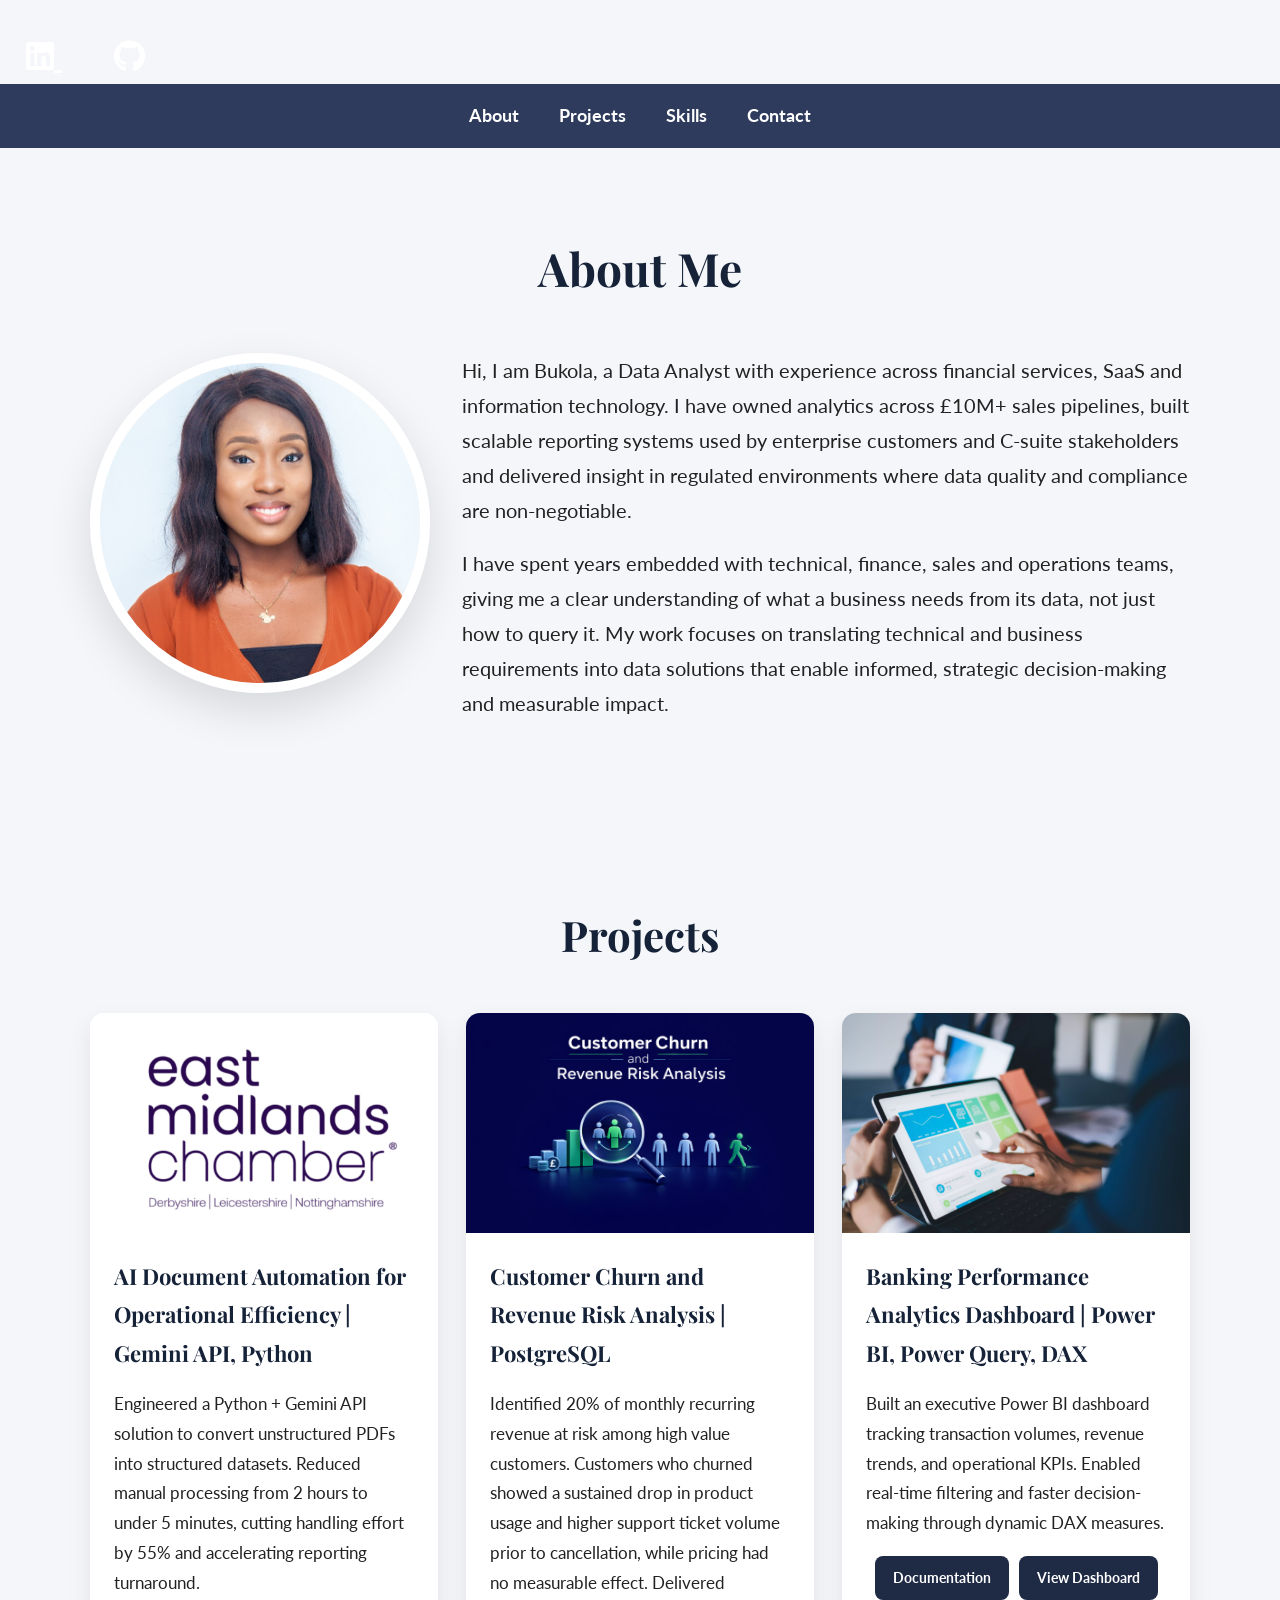
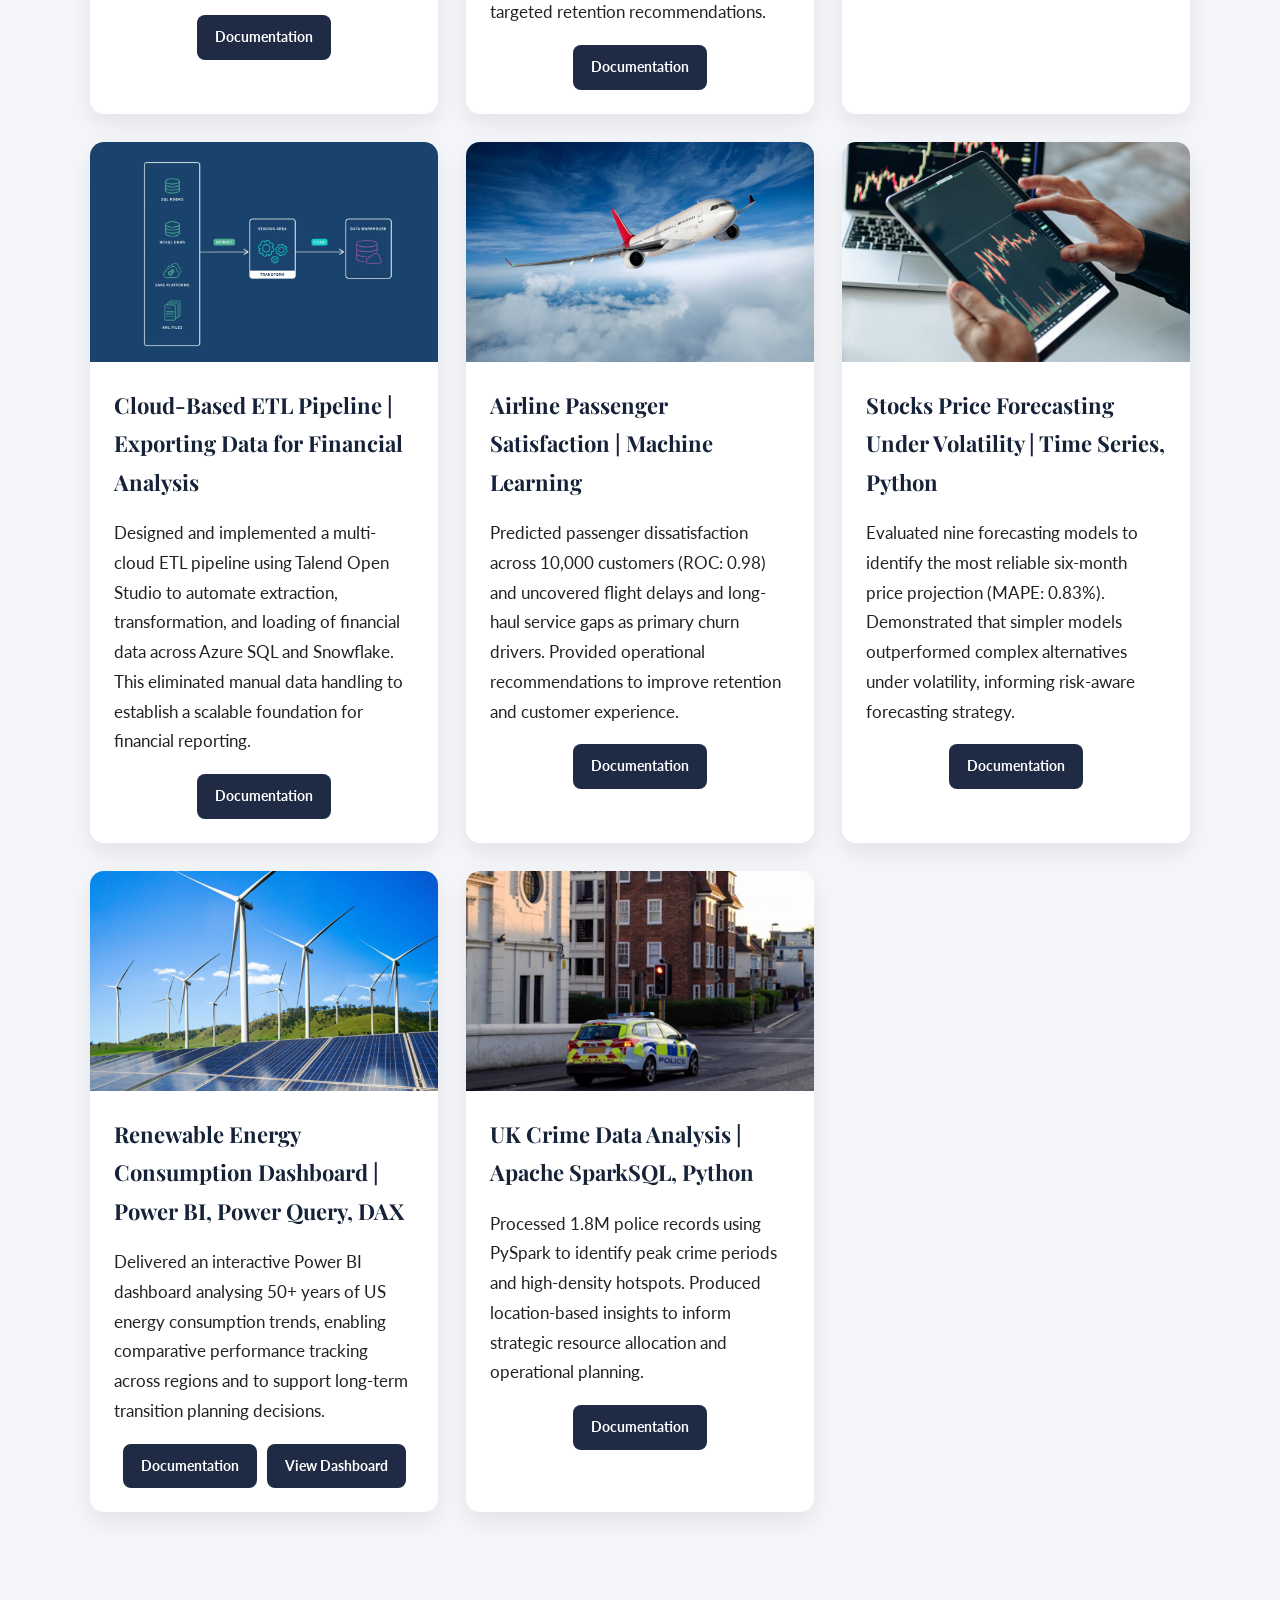
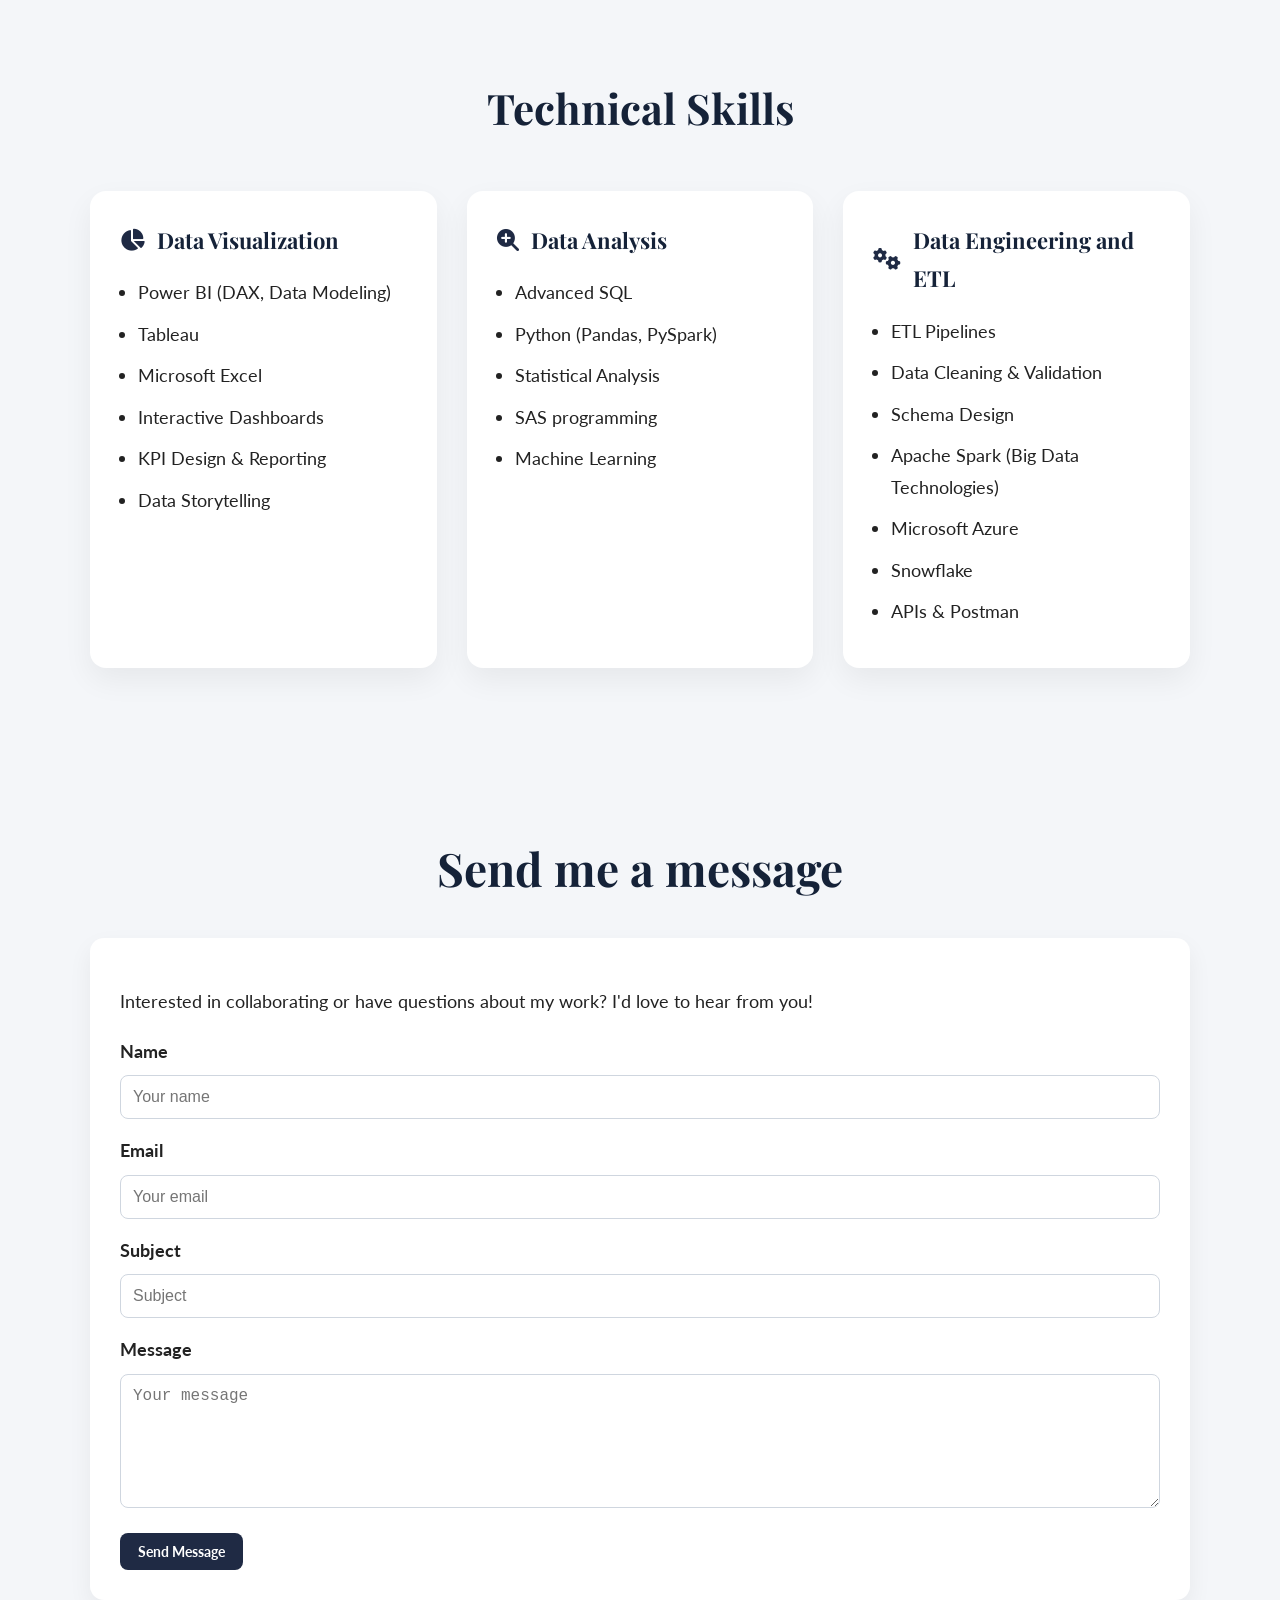
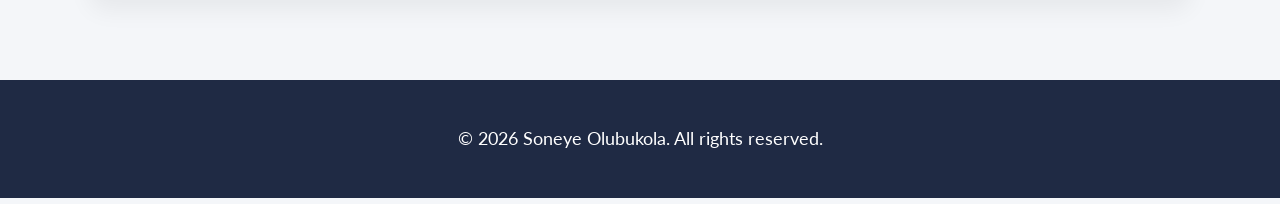
==== index.html @ cb5b178b "Update index.html" ====
<!DOCTYPE html>
<html lang="en">
<head>
    <meta charset="UTF-8">
    <meta name="viewport" content="width=device-width, initial-scale=1.0">
    
    <title>Bukola Soneye | Data Analysis Portfolio</title>
      
    <link rel="apple-touch-icon" sizes="180x180" href="/apple-touch-icon.png">
    <link rel="icon" type="image/png" sizes="32x32" href="/favicon-32x32.png">
    <link rel="icon" type="image/png" sizes="16x16" href="/favicon-16x16.png">
    <link rel="manifest" href="/site.webmanifest">

    <!-- Google Fonts for Elegant Typography -->
    <link rel="preconnect" href="https://fonts.googleapis.com">
    <link rel="preconnect" href="https://fonts.gstatic.com" crossorigin>
    <link href="https://fonts.googleapis.com/css2?family=Lato:wght@300;400;700&family=Playfair+Display:wght@500;700&display=swap" rel="stylesheet">
    
    <!-- Font Awesome for Icons -->
    <link rel="stylesheet" href="https://cdnjs.cloudflare.com/ajax/libs/font-awesome/6.4.2/css/all.min.css">
    
    <!-- Your Stylesheet -->
    <link rel="stylesheet" href="assets/css/style.css">
</head>
<body>

<!-- HEADER SECTION -->
<div class="social-links">
    <a href="https://www.linkedin.com/in/bukola-soneye/" target="_blank" title="LinkedIn">
        <i class="fab fa-linkedin"></i>
    </a>
    <a href="https://github.com/OlubukolaSoneye" target="_blank" title="GitHub"> 
        <i class="fab fa-github"></i>
    </a>
</div>

<!-- NAVIGATION -->
<nav>
    <div class="container">
        <ul>
            <li><a href="#about">About</a></li>
            <li><a href="#projects">Projects</a></li>
            <li><a href="#skills">Skills</a></li>
            <li><a href="#contact">Contact</a></li>
        </ul>
    </div>
</nav>

<!-- ABOUT SECTION -->
<section id="about" class="section">
    <div class="container">
        <h2>About Me</h2>
        <div class="about-content">
            <img src="assets/images/d591c066-d384-431a-b3fe-d452d467dd88.JPG" alt="Bukola Soneye" class="profile-photo">
            <div class="about-text">
                <p>Hi, I am Bukola, a Data Analyst with experience across financial services, SaaS and information technology. I have owned analytics across £10M+ sales pipelines, built scalable reporting systems used by enterprise customers and C-suite stakeholders and delivered insight in regulated environments where data quality and compliance are non-negotiable.</p>

                <p>I have spent years embedded with technical, finance, sales and operations teams, giving me a clear understanding of what a business needs from its data, not just how to query it. My work focuses on translating technical and business requirements into data solutions that enable informed, strategic decision-making and measurable impact.</p>
            </div>
        </div>
    </div>
</section>

<!-- PROJECTS SECTION -->
<section id="projects" class="section">
  <div class="container">
    <h2>Projects</h2>

    <div class="projects-grid">

      <!-- Card 1: AI Document Automation -->
      <div class="project-card">
        <img src="assets/images/Screenshot 2026-02-21 at 18.05.50.png" alt="AI PDF Extraction Project">
        <div class="project-card-content">
          <h3>AI Document Automation for Operational Efficiency | Gemini API, Python</h3>
          <p>Engineered a Python + Gemini API solution to convert unstructured PDFs into structured datasets. Reduced manual processing from 2 hours to under 5 minutes, cutting handling effort by 55% and accelerating reporting turnaround.</p>
          <div class="project-buttons">
            <a href="https://github.com/OlubukolaSoneye/East-Midlands-Chamber-AI-Powered-PDF-reader-Automation-Project-" class="btn">Documentation</a>
          </div>
        </div>
      </div>

      <!-- Card 2: Customer Churn and Revenue Risk Analysis -->
      <div class="project-card">
        <img src="assets/images/Customer Churn and Revenue Risk Analysis.png" alt="Customer Churn and Revenue Risk Analysis">
        <div class="project-card-content">
          <h3>Customer Churn and Revenue Risk Analysis | PostgreSQL</h3>
          <p>Identified 20% of monthly recurring revenue at risk among high value customers. Customers who churned showed a sustained drop in product usage and higher support ticket volume prior to cancellation, while pricing had no measurable effect. Delivered targeted retention recommendations.</p>
          <div class="project-buttons">
            <a href="https://github.com/OlubukolaSoneye/Revenue-Risk-and-Churn-Analysis-in-a-Subscription-Platform-PostgreSQL/blob/main/README.md" class="btn">Documentation</a>
          </div>
        </div>
      </div>

      <!-- Card 3: Banking Dashboard -->
      <div class="project-card">
        <img src="assets/images/Screenshot 2026-02-23 at 23.34.09.png" alt="Bank Performance Dashboard">
        <div class="project-card-content">
          <h3>Banking Performance Analytics Dashboard | Power BI, Power Query, DAX</h3>
          <p>Built an executive Power BI dashboard tracking transaction volumes, revenue trends, and operational KPIs. Enabled real-time filtering and faster decision-making through dynamic DAX measures.</p>
          <div class="project-buttons">
            <a href="https://github.com/OlubukolaSoneye/Bank-Performance-and-Operational-Analytics" class="btn">Documentation</a>
            <a href="https://app.powerbi.com/groups/me/reports/2e0b58a6-e735-4c45-92f4-31a6c571e1d5/d74678b5934723b76859?experience=power-bi" class="btn btn-secondary">View Dashboard</a>
          </div>
        </div>
      </div>

      <!-- Card 4: ETL Pipeline -->
      <div class="project-card">
        <img src="assets/images/Screenshot 2026-02-24 at 21.32.40.png" alt="Multi-Cloud ETL Pipeline">
        <div class="project-card-content">
          <h3>Cloud-Based ETL Pipeline | Exporting Data for Financial Analysis</h3>
          <p>Designed and implemented a multi-cloud ETL pipeline using Talend Open Studio to automate extraction, transformation, and loading of financial data across Azure SQL and Snowflake. This eliminated manual data handling to establish a scalable foundation for financial reporting.</p>
          <div class="project-buttons">
            <a href="https://github.com/OlubukolaSoneye/Designing-a-Hybrid-Cloud-ETL-Architecture-with-Talend-Azure-SQL-and-Snowflake/blob/main/README.md" class="btn">Documentation</a>
          </div>
        </div>
      </div>

      <!-- Card 5: Airline ML -->
      <div class="project-card">
        <img src="assets/images/Screenshot 2026-02-25 at 21.06.18.png" alt="Airline Passenger Satisfaction ML">
        <div class="project-card-content">
          <h3>Airline Passenger Satisfaction | Machine Learning</h3>
          <p>Predicted passenger dissatisfaction across 10,000 customers (ROC: 0.98) and uncovered flight delays and long-haul service gaps as primary churn drivers. Provided operational recommendations to improve retention and customer experience.</p>
          <div class="project-buttons">
            <a href="https://github.com/OlubukolaSoneye/Airline-Passenger-Satisfaction-Using-Machine-Learning" class="btn">Documentation</a>
          </div>
        </div>
      </div>

      <!-- Card 6: Stock Forecasting -->
      <div class="project-card">
        <img src="assets/images/Screenshot 2026-02-24 at 01.02.32.png" alt="NVIDIA Stock Price Forecasting">
        <div class="project-card-content">
          <h3>Stocks Price Forecasting Under Volatility | Time Series, Python</h3>
          <p>Evaluated nine forecasting models to identify the most reliable six-month price projection (MAPE: 0.83%). Demonstrated that simpler models outperformed complex alternatives under volatility, informing risk-aware forecasting strategy.</p>
          <div class="project-buttons">
            <a href="https://github.com/OlubukolaSoneye/-NVIDIA-Stock-Price-Forecasting-ARIMA-Time-Series-Analysis-Python-" class="btn">Documentation</a>
          </div>
        </div>
      </div>

      <!-- Card 7: Renewable Energy -->
      <div class="project-card">
        <img src="assets/images/Screenshot 2026-02-21 at 18.12.53.png" alt="Renewable Energy Consumption Dashboard">
        <div class="project-card-content">
          <h3>Renewable Energy Consumption Dashboard | Power BI, Power Query, DAX</h3>
          <p>Delivered an interactive Power BI dashboard analysing 50+ years of US energy consumption trends, enabling comparative performance tracking across regions and to support long-term transition planning decisions.</p>
          <div class="project-buttons">
            <a href="https://github.com/OlubukolaSoneye/Renewable-Energy-Consumption-Trends" class="btn">Documentation</a>
            <a href="https://app.powerbi.com/groups/me/reports/e6e6151f-b33c-42bd-b886-d4f8dc4122af/dbe1b43f1b5a9fa3b247?experience=power-bi" class="btn btn-secondary">View Dashboard</a>
          </div>
        </div>
      </div>

      <!-- Card 8: UK Crime -->
      <div class="project-card">
        <img src="assets/images/Screenshot 2026-02-21 at 18.04.36.png" alt="UK Crime Data Analysis">
        <div class="project-card-content">
          <h3>UK Crime Data Analysis | Apache SparkSQL, Python</h3>
          <p>Processed 1.8M police records using PySpark to identify peak crime periods and high-density hotspots. Produced location-based insights to inform strategic resource allocation and operational planning.</p>
          <div class="project-buttons">
            <a href="https://github.com/OlubukolaSoneye/United-Kingdom-Crime-Data-Analysis-using-Apache-Spark" class="btn">Documentation</a>
          </div>
        </div>
      </div>

    </div>
  </div>
</section>
    
<!-- SKILLS SECTION -->
<section id="skills" class="section">
    <div class="container">
        <h2>Technical Skills</h2>
        <div class="skills-table">
            
            <!-- Data Visualization -->
            <div class="skill-column">
                <div class="skill-header">
                    <i class="fas fa-chart-pie"></i>
                    <h3>Data Visualization</h3>
                </div>
                <ul class="skill-list">
                    <li>Power BI (DAX, Data Modeling)</li>
                    <li>Tableau</li>
                    <li>Microsoft Excel</li>
                    <li>Interactive Dashboards</li>
                    <li>KPI Design & Reporting</li>
                    <li>Data Storytelling</li>
                </ul>
            </div>

            <!-- Data Analysis -->
            <div class="skill-column">
                <div class="skill-header">
                    <i class="fas fa-search-plus"></i>
                    <h3>Data Analysis</h3>
                </div>
                <ul class="skill-list">
                    <li>Advanced SQL</li>
                    <li>Python (Pandas, PySpark)</li>
                    <li>Statistical Analysis</li>
                    <li>SAS programming</li>
                    <li>Machine Learning</li>
                </ul>
            </div>

            <!-- Data Engineering and ETL -->
            <div class="skill-column">
                <div class="skill-header">
                    <i class="fas fa-cogs"></i>
                    <h3>Data Engineering and ETL</h3>
                </div>
                <ul class="skill-list">
                    <li>ETL Pipelines</li>
                    <li>Data Cleaning & Validation</li>
                    <li>Schema Design</li>
                    <li>Apache Spark (Big Data Technologies)</li>
                    <li>Microsoft Azure</li>
                    <li>Snowflake</li>
                    <li>APIs & Postman</li>
                </ul>
            </div>

        </div>
    </div>
</section>

<!-- CONTACT FORM SECTION -->
<section id="contact" class="section">
    <div class="container">
        <h2>Send me a message</h2>
        
        <form action="https://formsubmit.co/soneye.bukola@gmail.com" method="POST" class="contact-form">
            <p>Interested in collaborating or have questions about my work? I'd love to hear from you!</p>

            <div class="form-group">
                <label for="name">Name</label>
                <input type="text" name="name" id="name" placeholder="Your name" required>
            </div>
            <div class="form-group">
                <label for="email">Email</label>
                <input type="email" name="email" id="email" placeholder="Your email" required>
            </div>
            <div class="form-group">
                <label for="subject">Subject</label>
                <input type="text" name="subject" id="subject" placeholder="Subject" required>
            </div>
            <div class="form-group">
                <label for="message">Message</label>
                <textarea name="message" id="message" rows="6" placeholder="Your message" required></textarea>
            </div>
            
            <button type="submit" class="btn">Send Message</button>
        </form>
    </div>
</section>

<!-- FOOTER -->
<footer>
    <div class="container">
        <p>&copy; 2026 Soneye Olubukola. All rights reserved.</p>
    </div>
</footer>

</body>
</html>
---- assets/css/style.css ----
/* ===== RESET / BASE ===== */
* { box-sizing: border-box; }

body {
  margin: 0;
  font-family: 'Lato', sans-serif;
  background-color: #f4f6f9;
  color: #222;
  line-height: 1.75;
  font-size: 18px;              /* bigger text */
}

h1, h2, h3 {
  font-family: 'Playfair Display', serif;
  margin: 0 0 12px;
  color: #152238;
}

.container {
  width: min(1100px, 92%);
  margin: 0 auto;
}

.section {
  padding: 80px 0;
}

/* ===== HEADER ===== */
header {
  background: linear-gradient(135deg, #1f2a44, #2e3b5c);
  color: white;
  text-align: center;
  padding: 90px 20px;
}

header h1 {
  font-size: 66px;              /* bigger */
  letter-spacing: 0.2px;
  margin-bottom: 10px;
  color: white;
}

header p {
  font-size: 28px;              /* bigger */
  margin: 0;
  opacity: 0.95;
}

.social-links {
  margin-top: 28px;
}

.social-links a {
  color: white;
  margin: 0 26px;
  font-size: 32px;
  transition: opacity 0.2s ease, transform 0.2s ease;
}

.social-links a:hover {
  opacity: 0.75;
  transform: scale(1.1);
}

/* ===== NAV ===== */
nav {
  background-color: #2e3b5c;
}

nav ul {
  list-style: none;
  margin: 0;
  padding: 16px 0;
  display: flex;
  justify-content: center;
  gap: 40px;
}

nav a {
  color: white;
  text-decoration: none;
  font-weight: 700;
  font-size: 18px;              /* bigger */
}

nav a:hover {
  text-decoration: underline;
}

/* ===== ABOUT ===== */
/* This uses YOUR exact HTML: <div class="about-content"><img class="profile-photo"> <div class="about-text">... */
#about h2 {
  font-size: 46px;              /* bigger heading */
  text-align: center;
  margin-bottom: 45px;
}

.about-content {
    display: flex;
    align-items: flex-start;
    gap: 2rem;
}

/* IMPORTANT: circle + no head cut */
.profile-photo {
  width: 340px;
  height: 340px;
  border-radius: 50%;
  object-fit: cover;

  /* Move crop DOWN so head stays visible (tweak if needed) */
  object-position: 50% 18%;

  border: 10px solid #fff;
  box-shadow: 0 18px 45px rgba(0,0,0,0.12);
  flex: 0 0 auto;
}

.about-text {
  flex: 1;
}

.about-text p {
  font-size: 20px;              /* bigger paragraphs */
  margin: 0 0 18px;
}

/* ================= PROJECTS ================= */

#projects h2 {
  text-align: center;
  font-size: 42px;
  margin-bottom: 40px;
}

.projects-grid {
  display: grid;
  grid-template-columns: repeat(3, 1fr);
  gap: 28px;
  justify-items: center;
}

.project-card {
  background: #fff;
  border-radius: 14px;
  overflow: hidden;
  box-shadow: 0 10px 25px rgba(0,0,0,0.08);
  transition: transform 0.25s ease;
}

.project-card:hover {
  transform: translateY(-6px);
}

.project-card img {
  width: 100%;
  height: 220px;
  object-fit: cover;
  display: block;
}

.project-card-content {
  padding: 24px;
}

.project-card-content h3 {
  font-size: 22px;
  margin-bottom: 12px;
}

.project-card-content p {
  font-size: 17px;
  margin-bottom: 18px;
}

.project-buttons {
  display: flex;
  gap: 10px;
}

@media (max-width: 768px) {
  .projects-grid {
    grid-template-columns: 1fr;
  }

  .project-card-content h3 {
    font-size: 18px;
  }

  .project-card-content p {
    font-size: 15px;
  }

  .project-buttons a {
    text-align: center;
  }
}

/* ================= SKILLS SECTION ================= */

#skills h2 {
  text-align: center;
  font-size: 42px;
  margin-bottom: 45px;
}

/* Grid layout */
.skills-table {
  display: grid;
  grid-template-columns: repeat(auto-fit, minmax(300px, 1fr));
  gap: 30px;
}

/* Individual skill card */
.skill-column {
  background: #ffffff;
  padding: 30px;
  border-radius: 16px;
  box-shadow: 0 12px 30px rgba(0,0,0,0.06);
  transition: transform 0.2s ease;
}

.skill-column:hover {
  transform: translateY(-5px);
}

/* Icon + title */
.skill-header {
  display: flex;
  align-items: center;
  gap: 12px;
  margin-bottom: 18px;
}

.skill-header i {
  font-size: 22px;
  color: #1f2a44;
}

.skill-column h3 {
  font-size: 22px;
  margin: 0;
}

/* Skill list */
.skill-list {
  padding-left: 18px;
  margin: 0;
}

.skill-list li {
  margin: 10px 0;
  font-size: 18px;
}

/* ===== CONTACT ===== */
#contact h2 {
  font-size: 46px;
  text-align: center;
  margin-bottom: 30px;
}

.contact-form {
  background: white;
  padding: 30px;
  border-radius: 14px;
  box-shadow: 0 10px 24px rgba(0,0,0,0.06);
}

.contact-form p {
  font-size: 18px;
}

.form-group {
  margin-bottom: 16px;
}

label {
  display: block;
  font-weight: 700;
  margin-bottom: 8px;
}

input, textarea {
  width: 100%;
  padding: 12px;
  border-radius: 8px;
  border: 1px solid #cfd6df;
  font-size: 16px;
}

/* ===== FOOTER ===== */
footer {
  background-color: #1f2a44;
  color: white;
  text-align: center;
  padding: 25px;
}

/* ===== MOBILE ===== */
@media (max-width: 900px) {
  header h1 { font-size: 42px; }
  header p { font-size: 18px; }

  #about h2, #projects h2, #skills h2, #contact h2 {
    font-size: 36px;
  }

  .about-content {
    flex-direction: column;
    text-align: center;
  }

  .profile-photo {
    width: 300px;
    height: 300px;
    object-position: 50% 15%;
  }

  .about-text p {
    font-size: 18px;
  }
}

/* ===== BUTTONS ===== */
.btn {
  display: inline-flex;
  align-items: center;
  justify-content: center;
  padding: 10px 18px;
  background-color: #1f2a44;
  color: #ffffff;
  text-decoration: none;
  border-radius: 8px;
  font-size: 14px;
  font-weight: 700;
  font-family: 'Lato', sans-serif;
  transition: background-color 0.2s ease, transform 0.2s ease;
  border: none;
  cursor: pointer;
  white-space: nowrap;
}

.btn:hover {
  background-color: #2e3b5c;
  transform: translateY(-2px);
}

.btn-secondary {
  background-color: #1f2a44;
  color: #ffffff;
  border: none;
}

.btn-secondary:hover {
  background-color: #2e3b5c;
}

.project-buttons {
  display: flex;
  flex-direction: row !important;
  gap: 10px;
  align-items: center;
  justify-content: center;
  flex-wrap: nowrap;
}
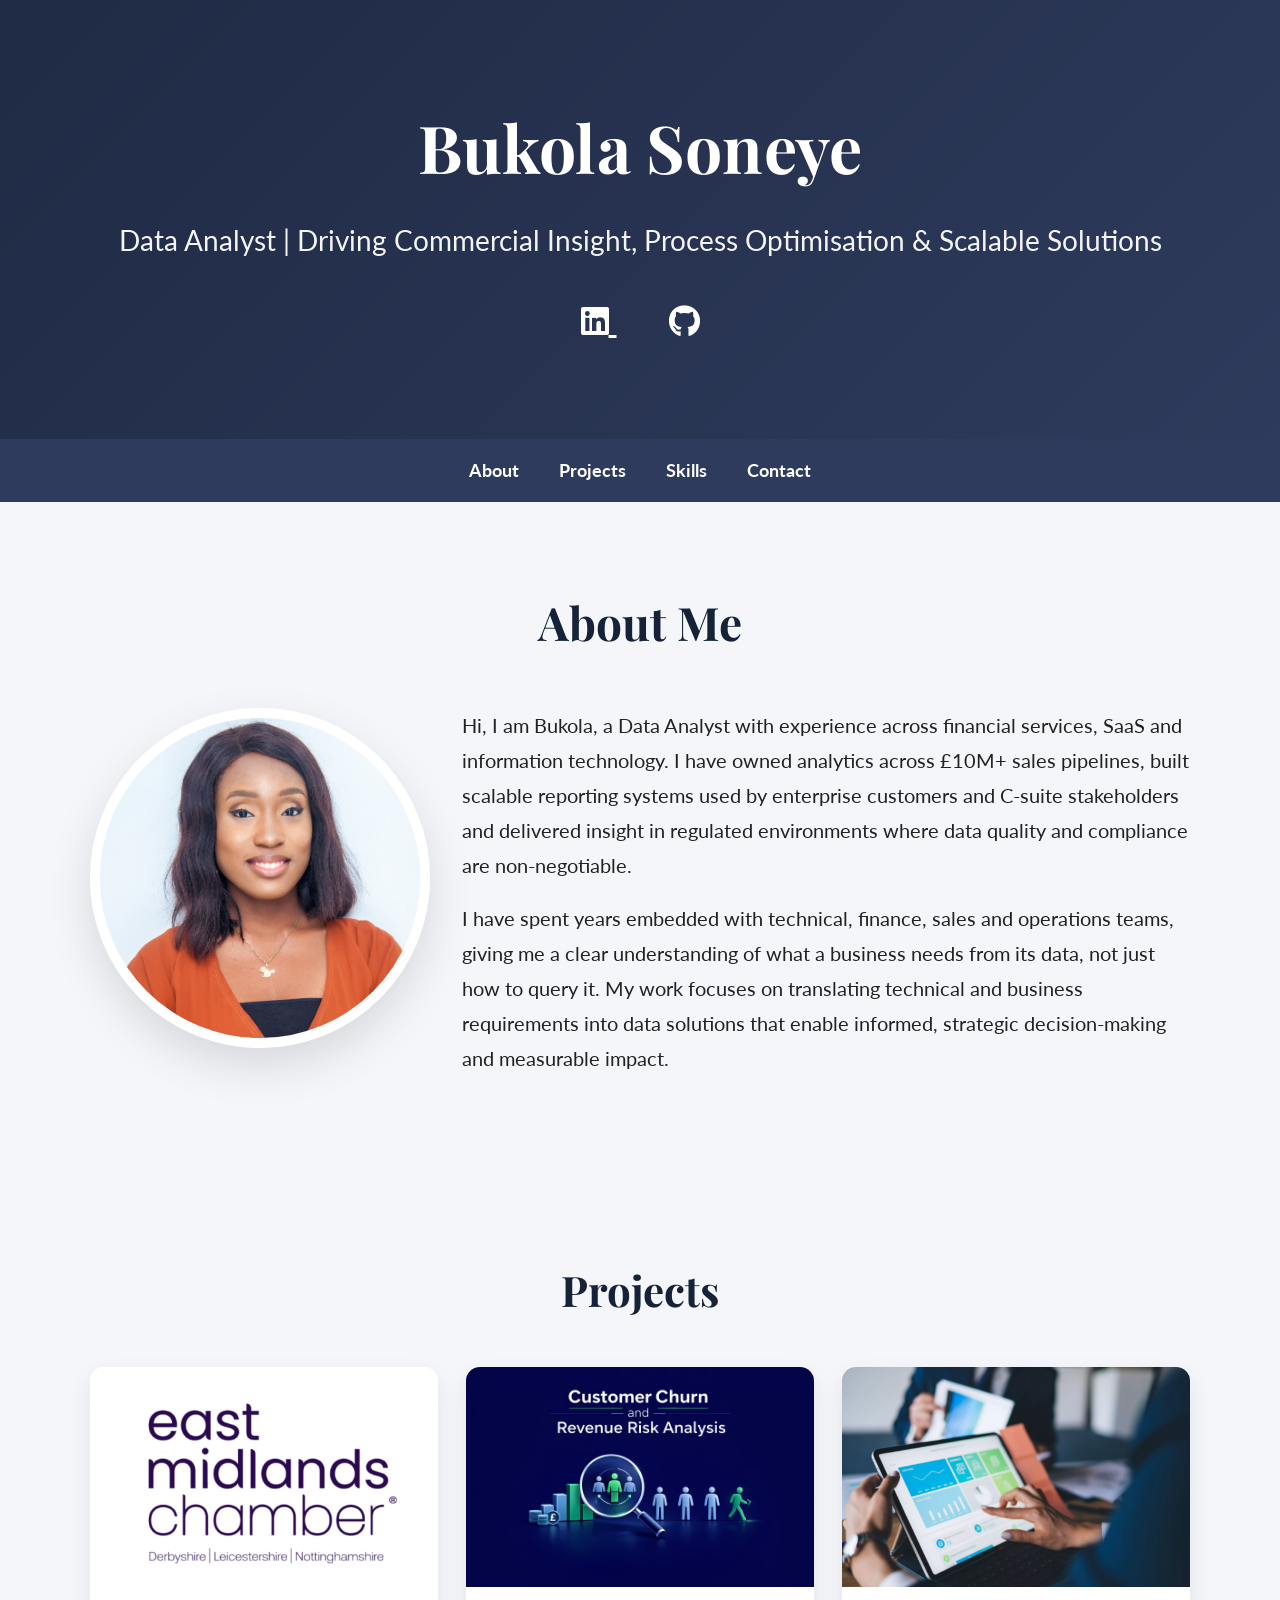
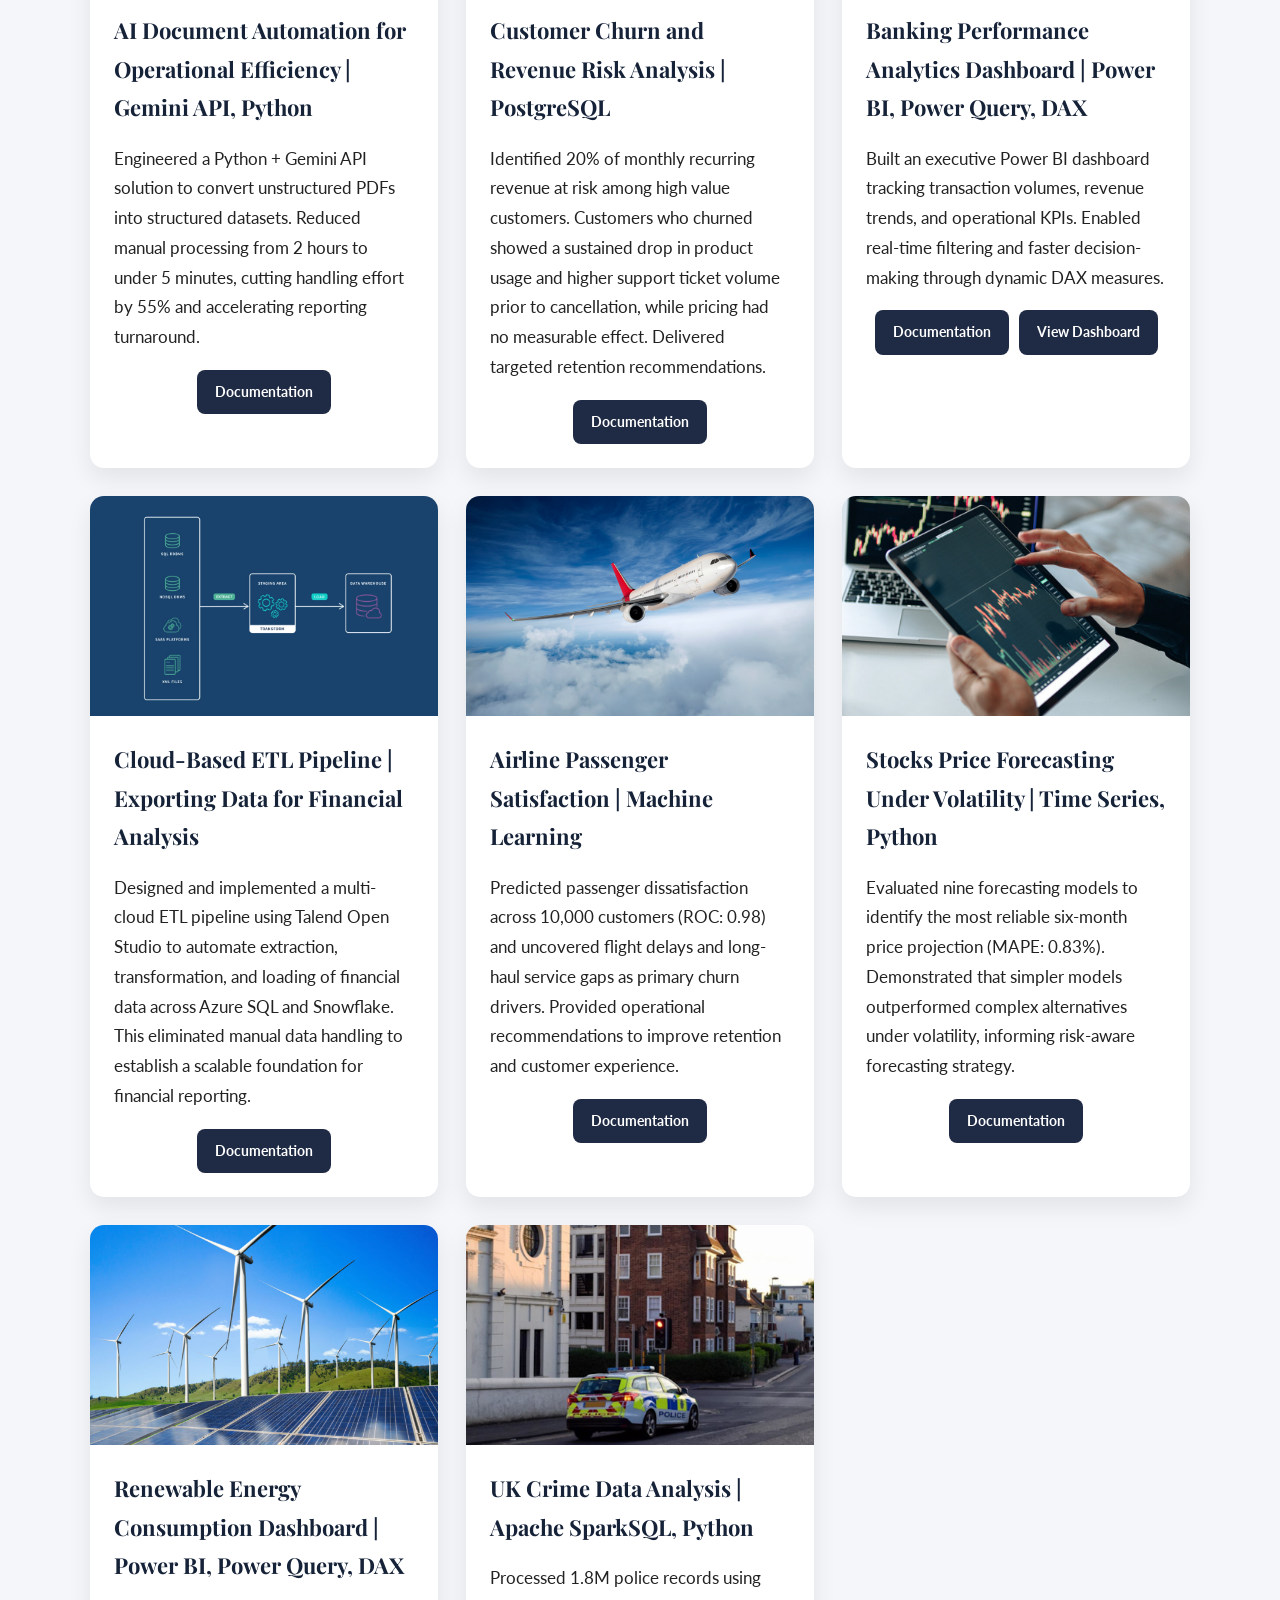
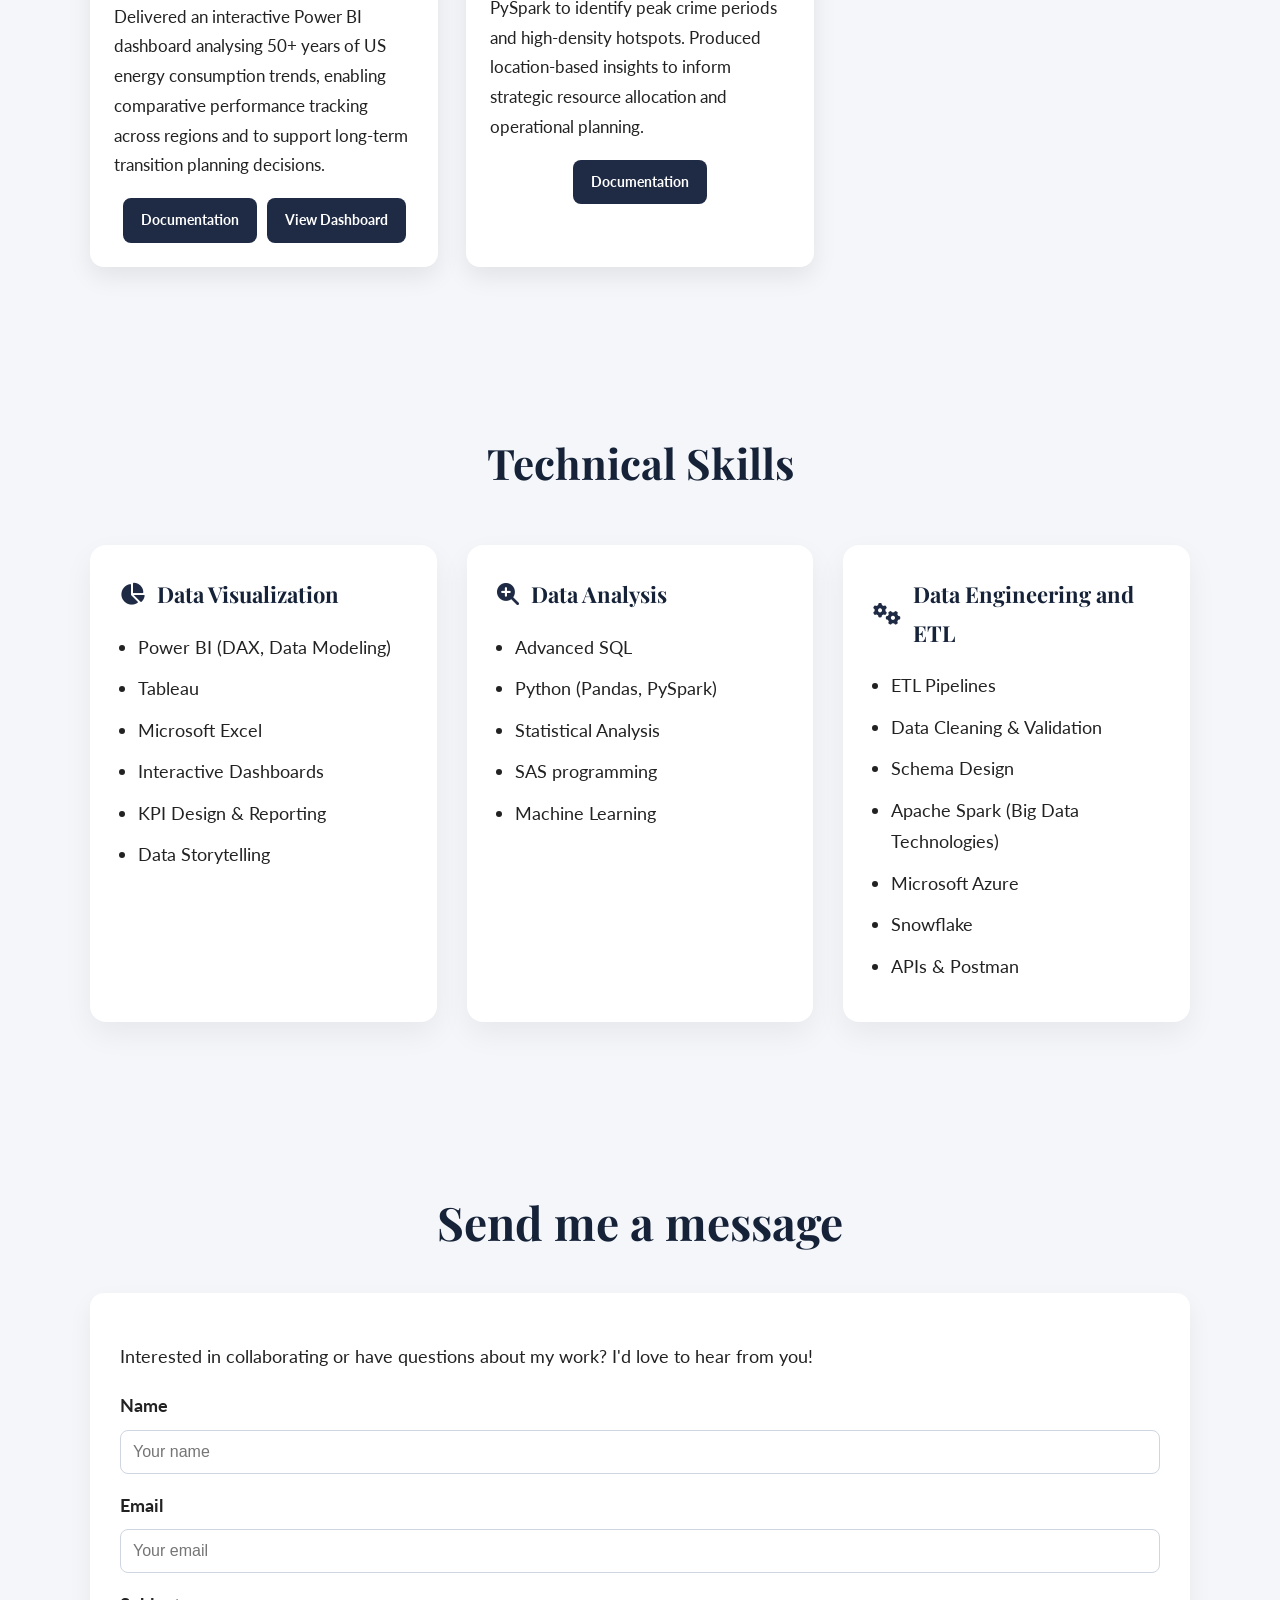
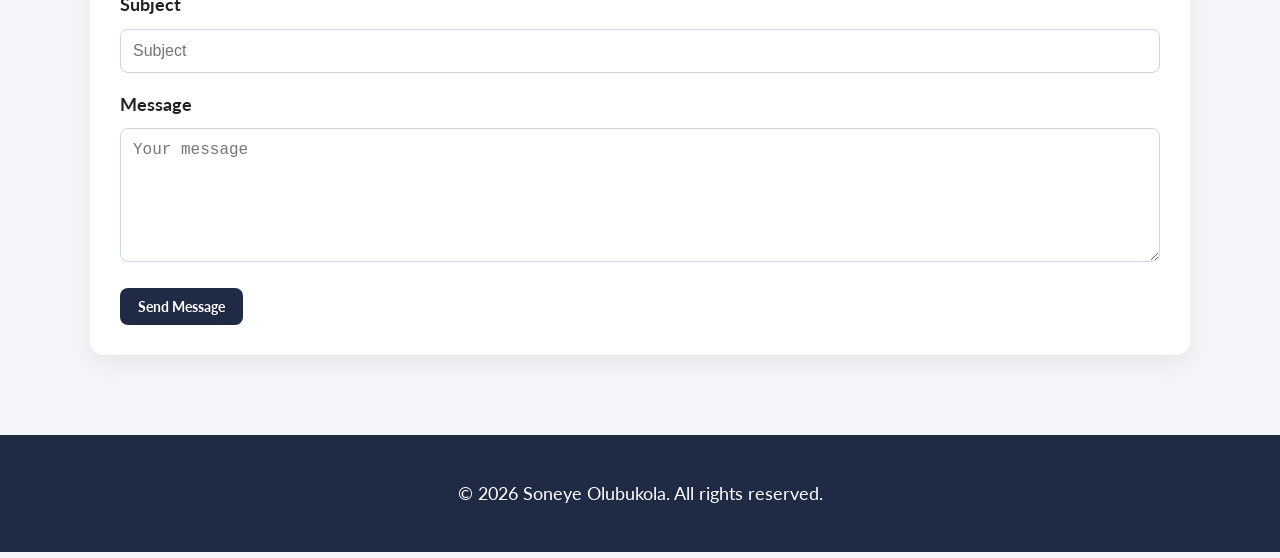
==== commit 68ca30fb: "Update index.html" ====
--- a/index.html
+++ b/index.html
@@ -25,15 +25,22 @@
 <body>
 
 <!-- HEADER SECTION -->
-<div class="social-links">
-    <a href="https://www.linkedin.com/in/bukola-soneye/" target="_blank" title="LinkedIn">
-        <i class="fab fa-linkedin"></i>
-    </a>
-    <a href="https://github.com/OlubukolaSoneye" target="_blank" title="GitHub"> 
-        <i class="fab fa-github"></i>
-    </a>
-</div>
-
+<!-- HEADER SECTION -->
+<header>
+    <div class="container">
+        <h1>Bukola Soneye</h1>
+        <p>Data Analyst | Driving Commercial Insight, Process Optimisation & Scalable Solutions</p>
+        <div class="social-links">
+            <a href="https://www.linkedin.com/in/bukola-soneye/" target="_blank" title="LinkedIn">
+                <i class="fab fa-linkedin"></i>
+            </a>
+            <a href="https://github.com/OlubukolaSoneye" target="_blank" title="GitHub"> 
+                <i class="fab fa-github"></i>
+            </a>
+        </div>
+    </div>
+</header>
+    
 <!-- NAVIGATION -->
 <nav>
     <div class="container">
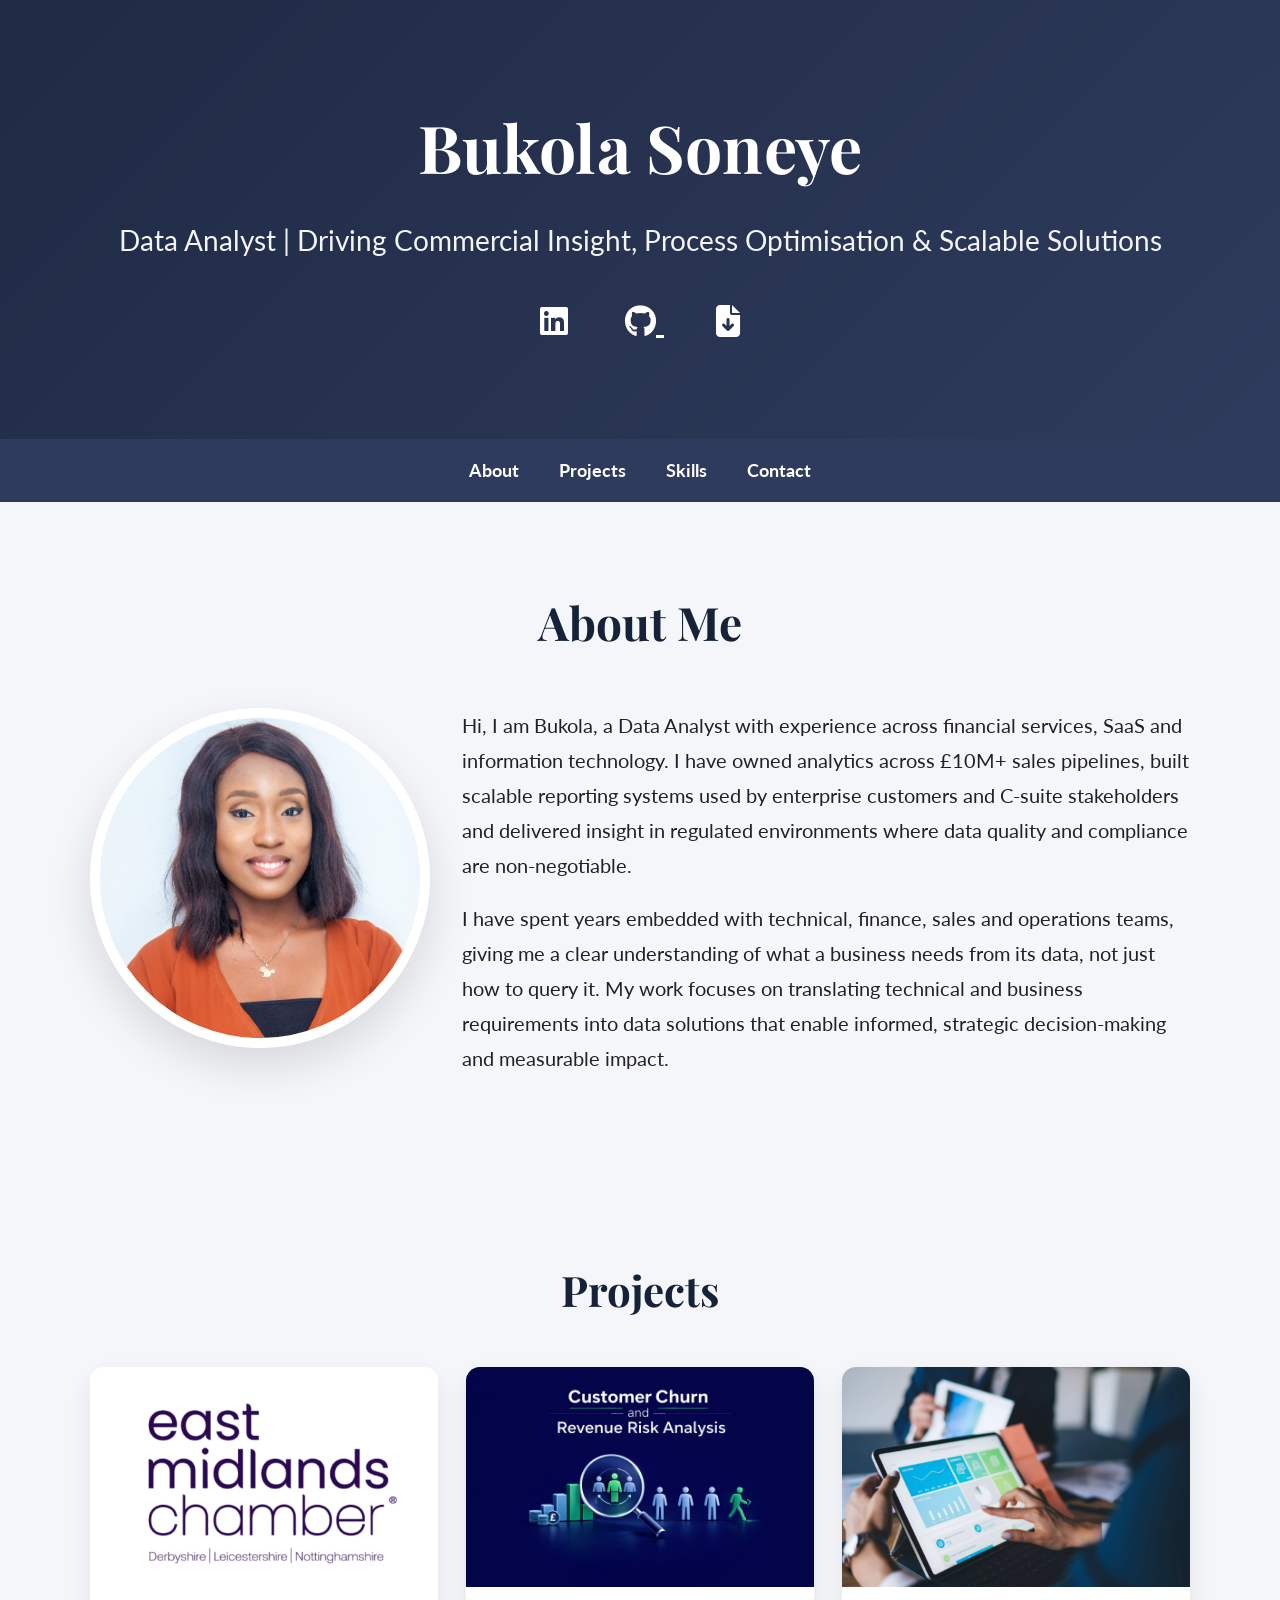
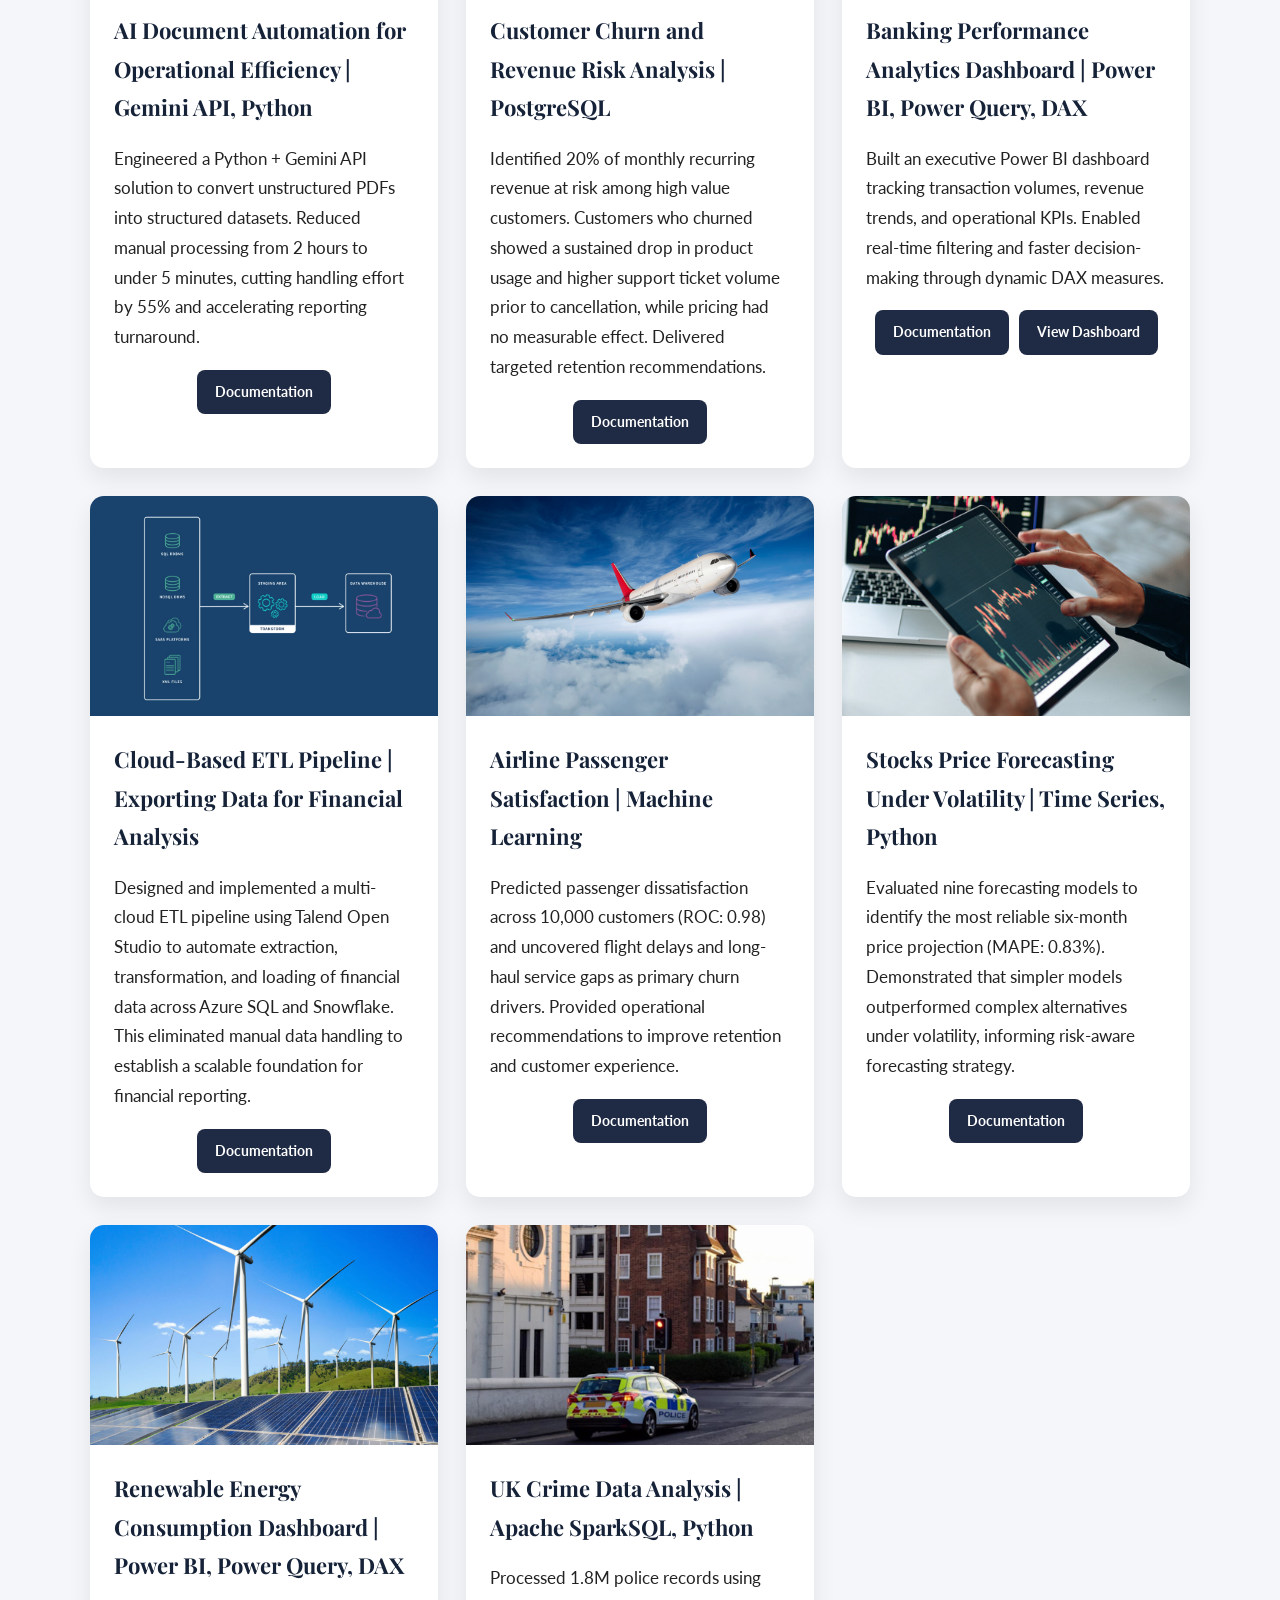
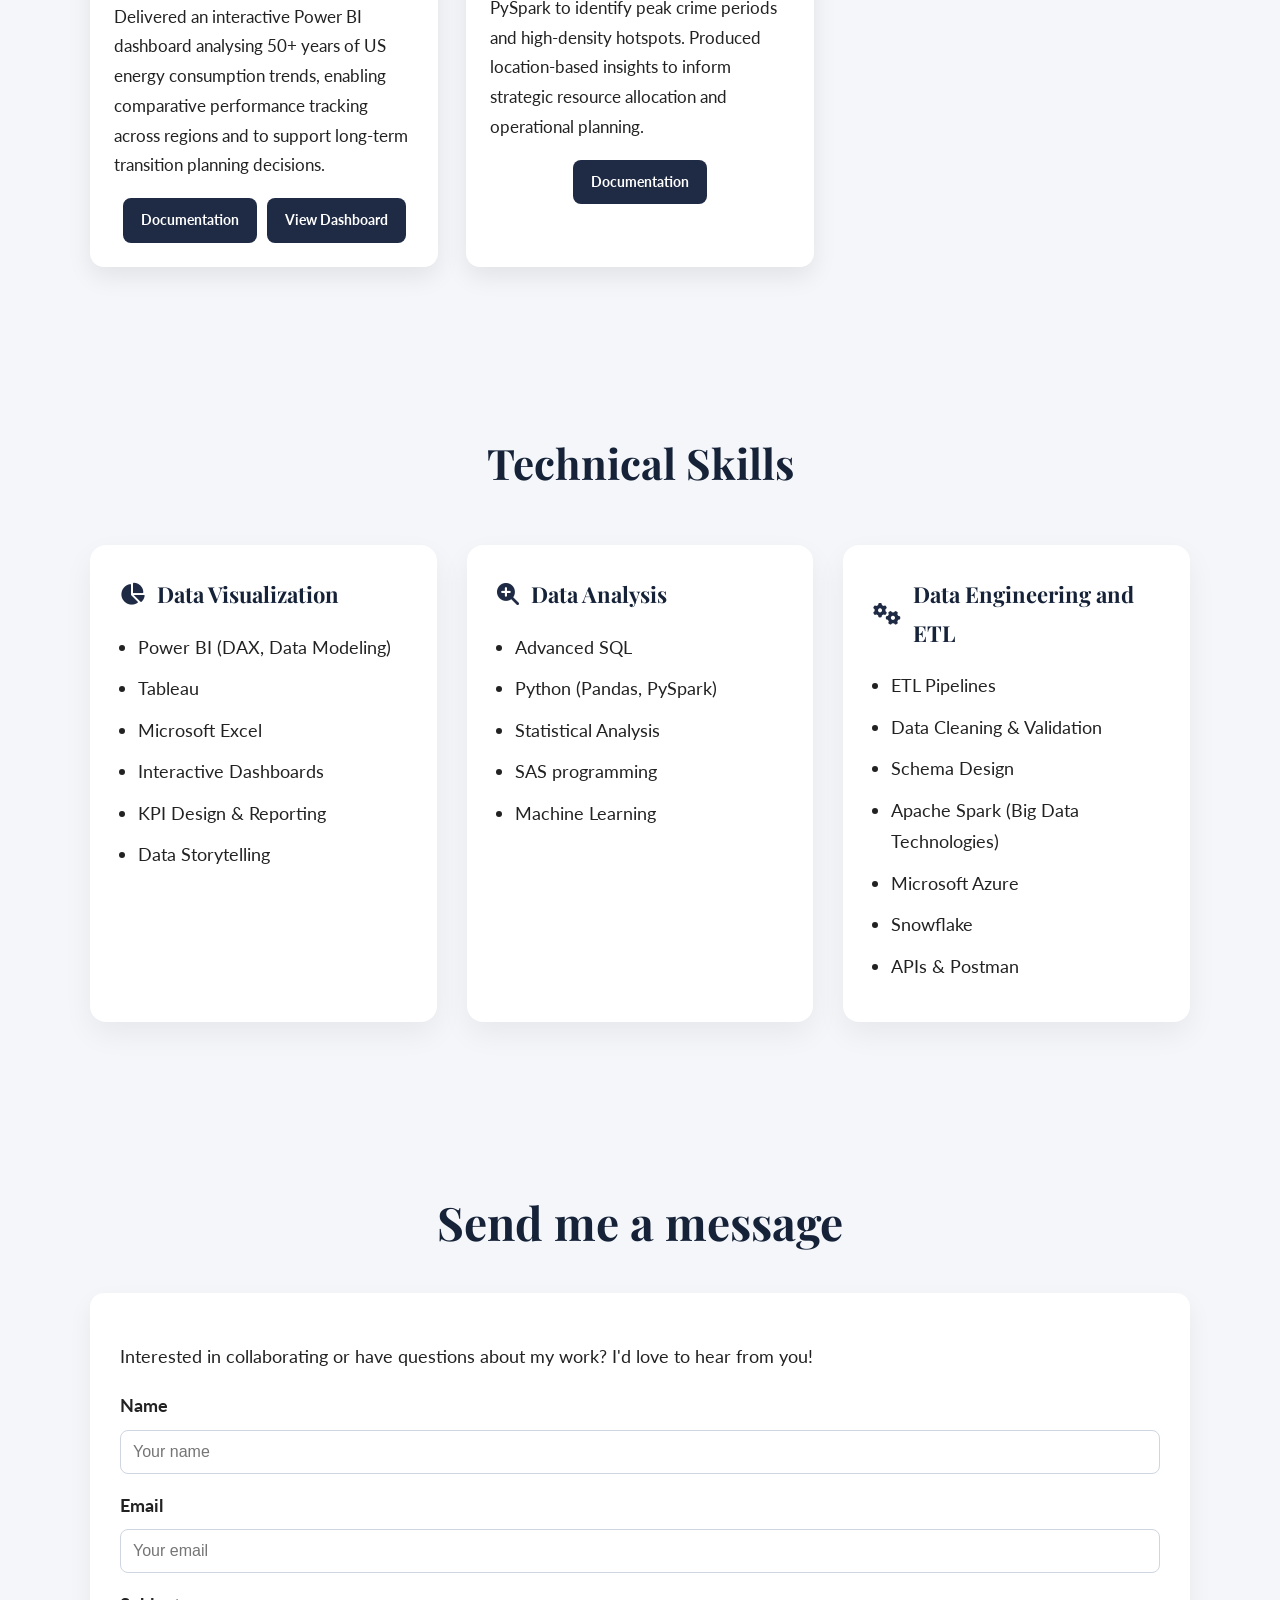
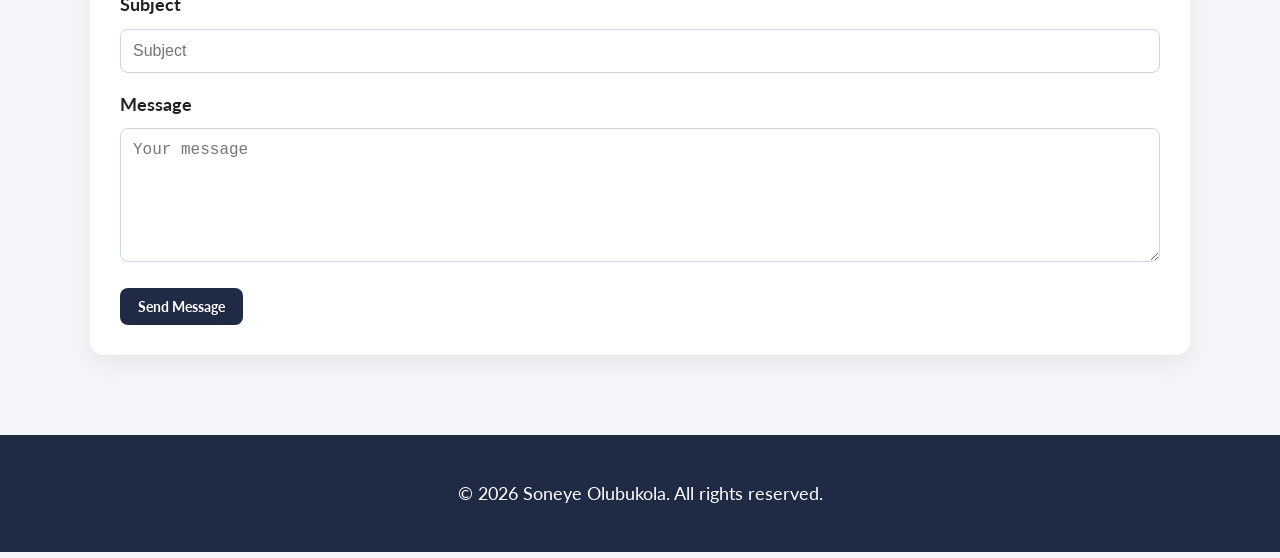
==== commit a093bfb5: "Update index.html" ====
--- a/index.html
+++ b/index.html
@@ -31,16 +31,15 @@
         <h1>Bukola Soneye</h1>
         <p>Data Analyst | Driving Commercial Insight, Process Optimisation & Scalable Solutions</p>
         <div class="social-links">
-            <a href="https://www.linkedin.com/in/bukola-soneye/" target="_blank" title="LinkedIn">
-                <i class="fab fa-linkedin"></i>
-            </a>
+            <a href="https://www.linkedin.com/in/bukola-soneye/" target="_blank" title="LinkedIn"><i class="fab fa-linkedin"></i></a>
             <a href="https://github.com/OlubukolaSoneye" target="_blank" title="GitHub"> 
                 <i class="fab fa-github"></i>
             </a>
+            <a href="assets/images/Soneye Olubukola - CV.pdf" download title="Download CV"><i class="fas fa-file-arrow-down"></i></a>
         </div>
     </div>
 </header>
-    
+        
 <!-- NAVIGATION -->
 <nav>
     <div class="container">
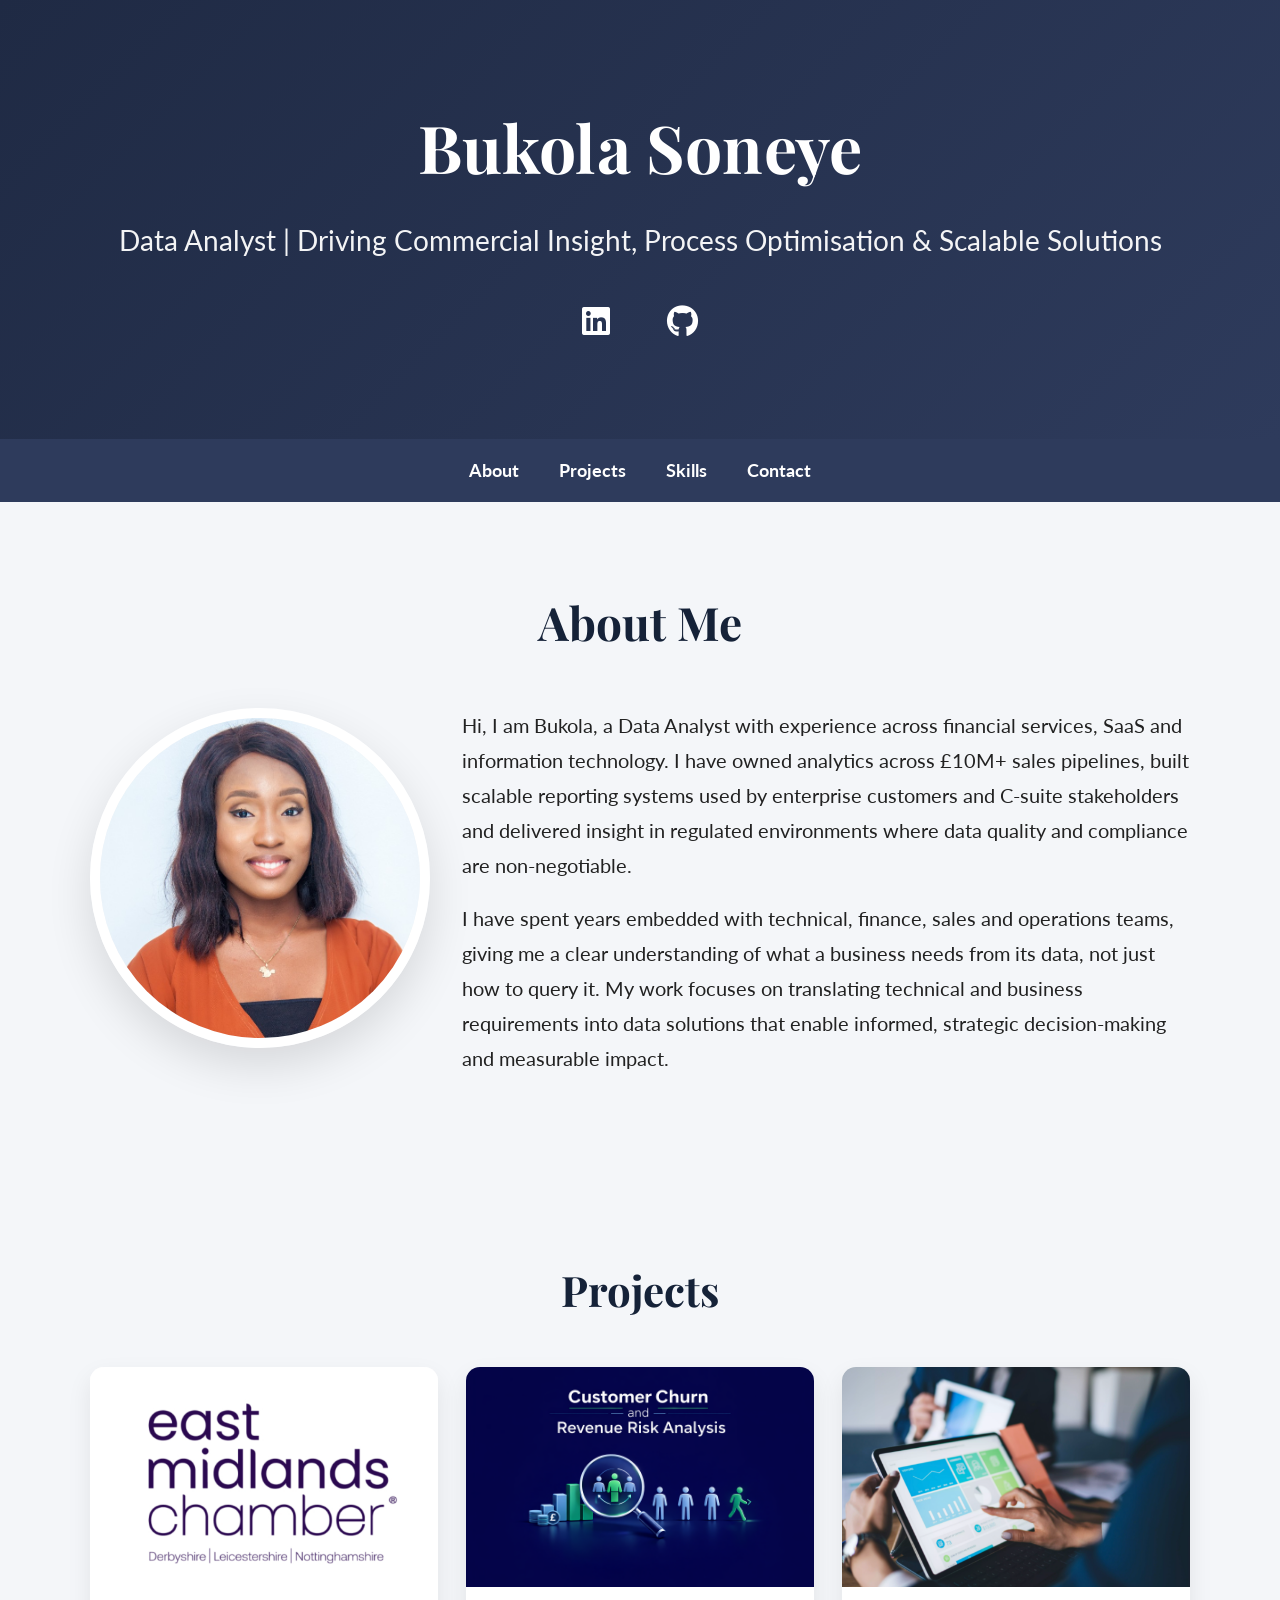
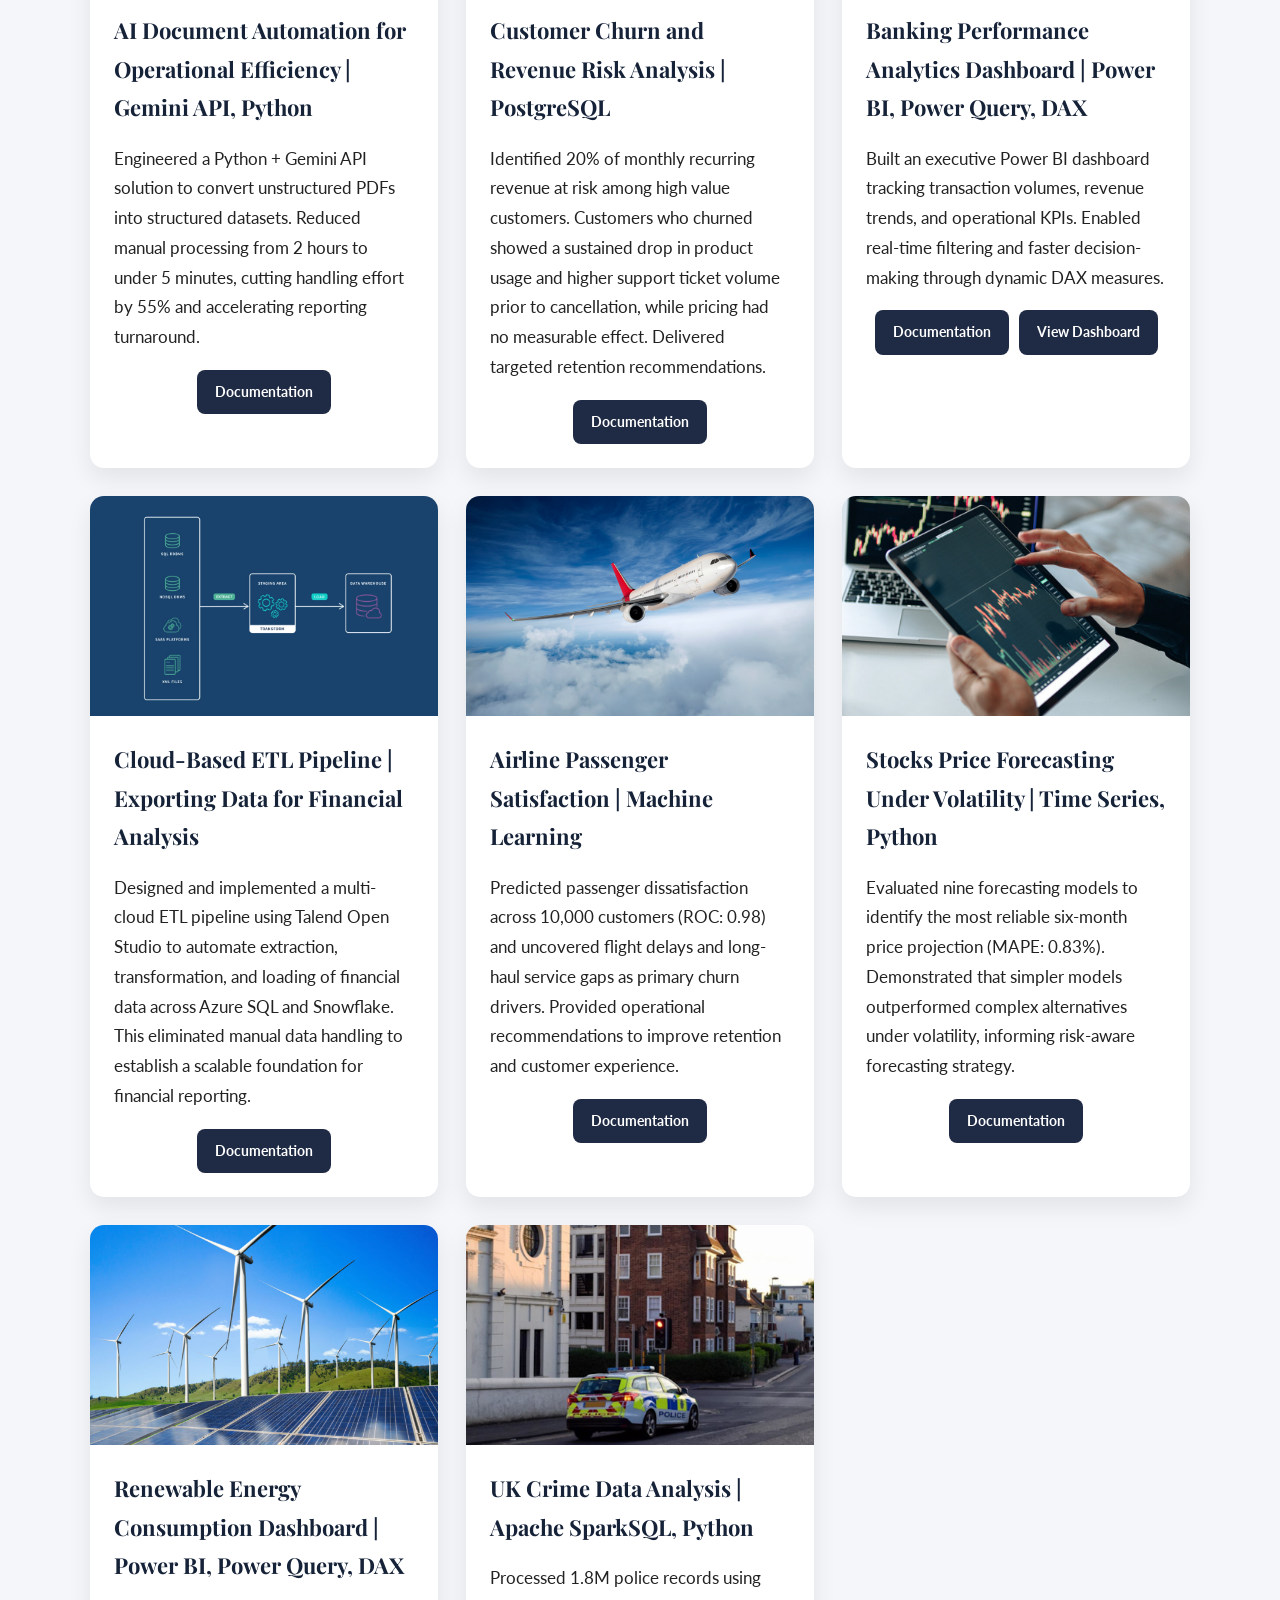
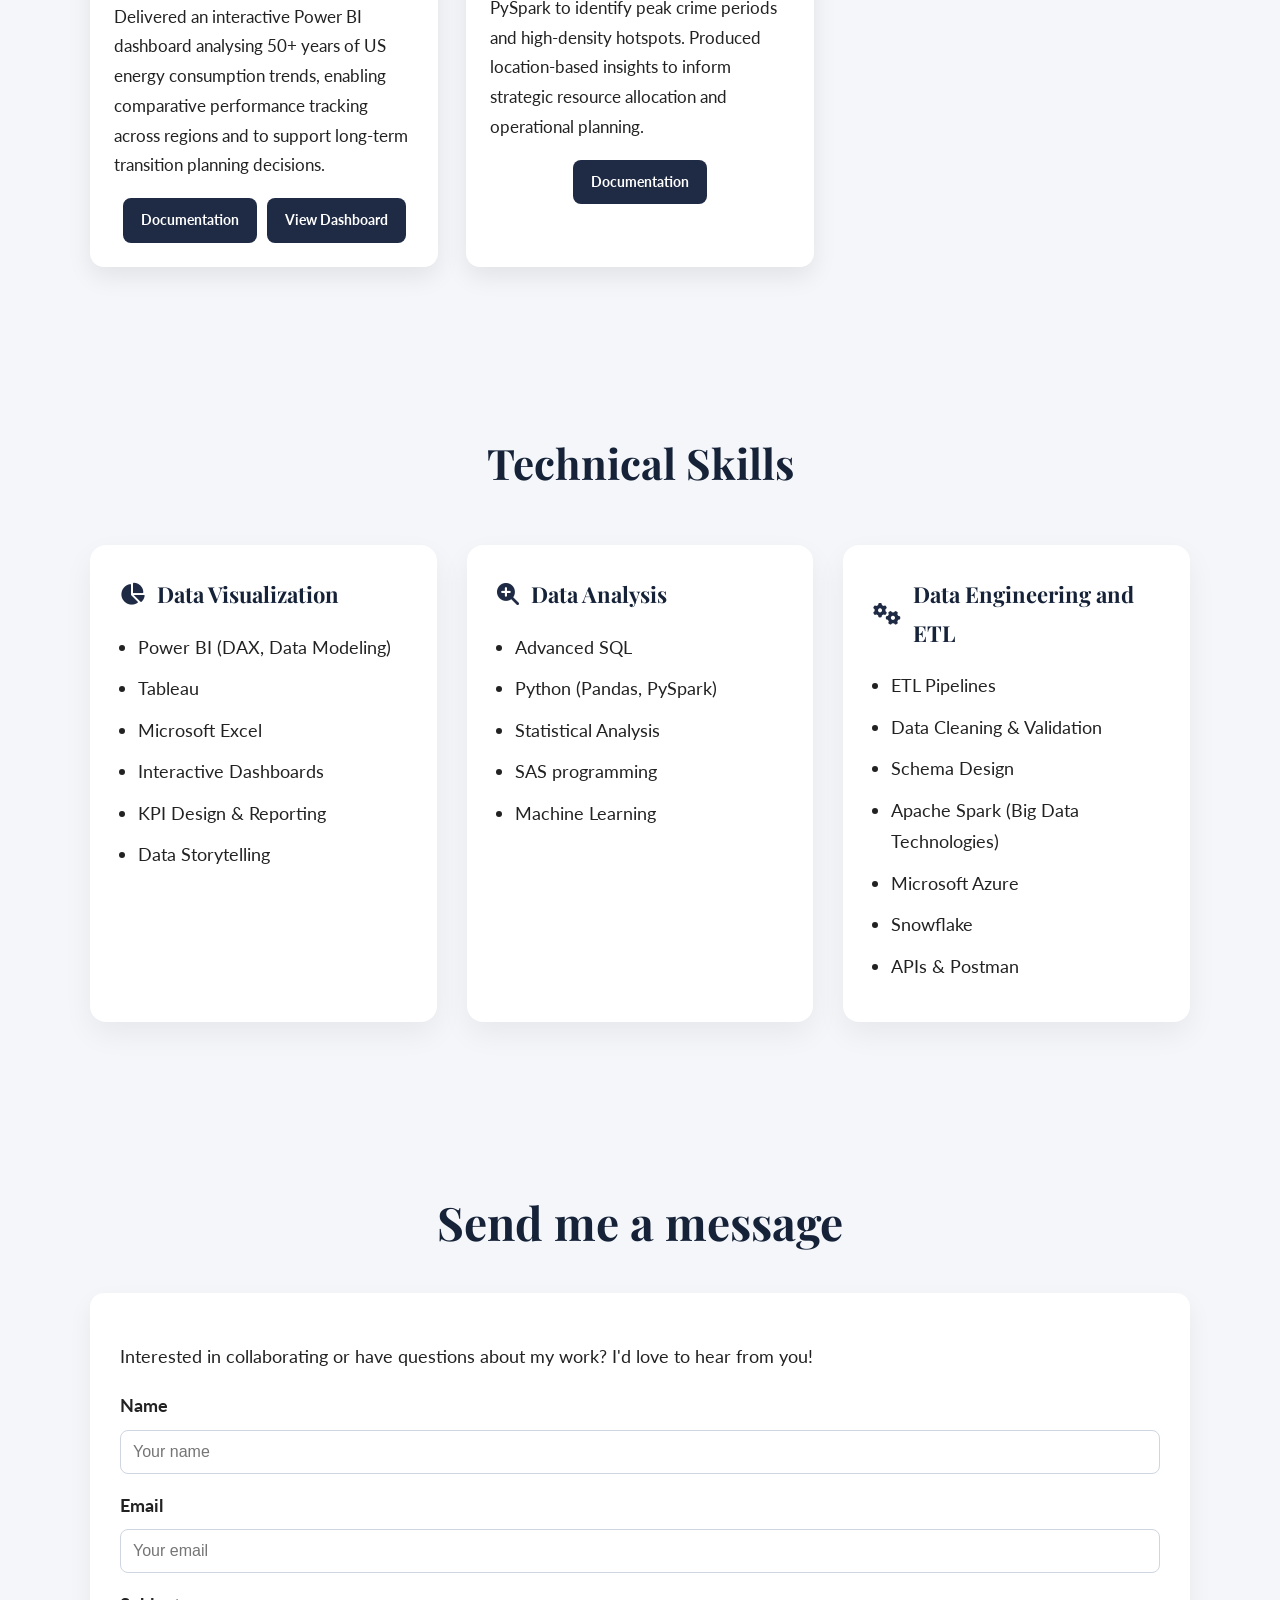
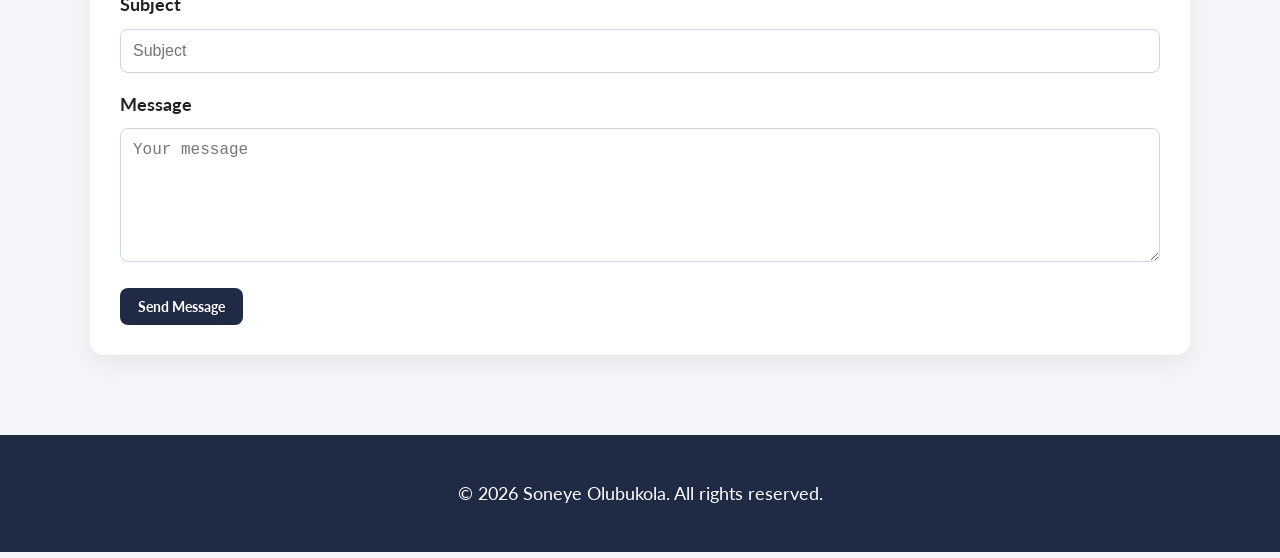
==== commit 77082b41: "Update index.html" ====
--- a/index.html
+++ b/index.html
@@ -24,7 +24,6 @@
 </head>
 <body>
 
-<!-- HEADER SECTION -->
 <!-- HEADER SECTION -->
 <header>
     <div class="container">
@@ -35,7 +34,6 @@
             <a href="https://github.com/OlubukolaSoneye" target="_blank" title="GitHub"> 
                 <i class="fab fa-github"></i>
             </a>
-            <a href="assets/images/Soneye Olubukola - CV.pdf" download title="Download CV"><i class="fas fa-file-arrow-down"></i></a>
         </div>
     </div>
 </header>
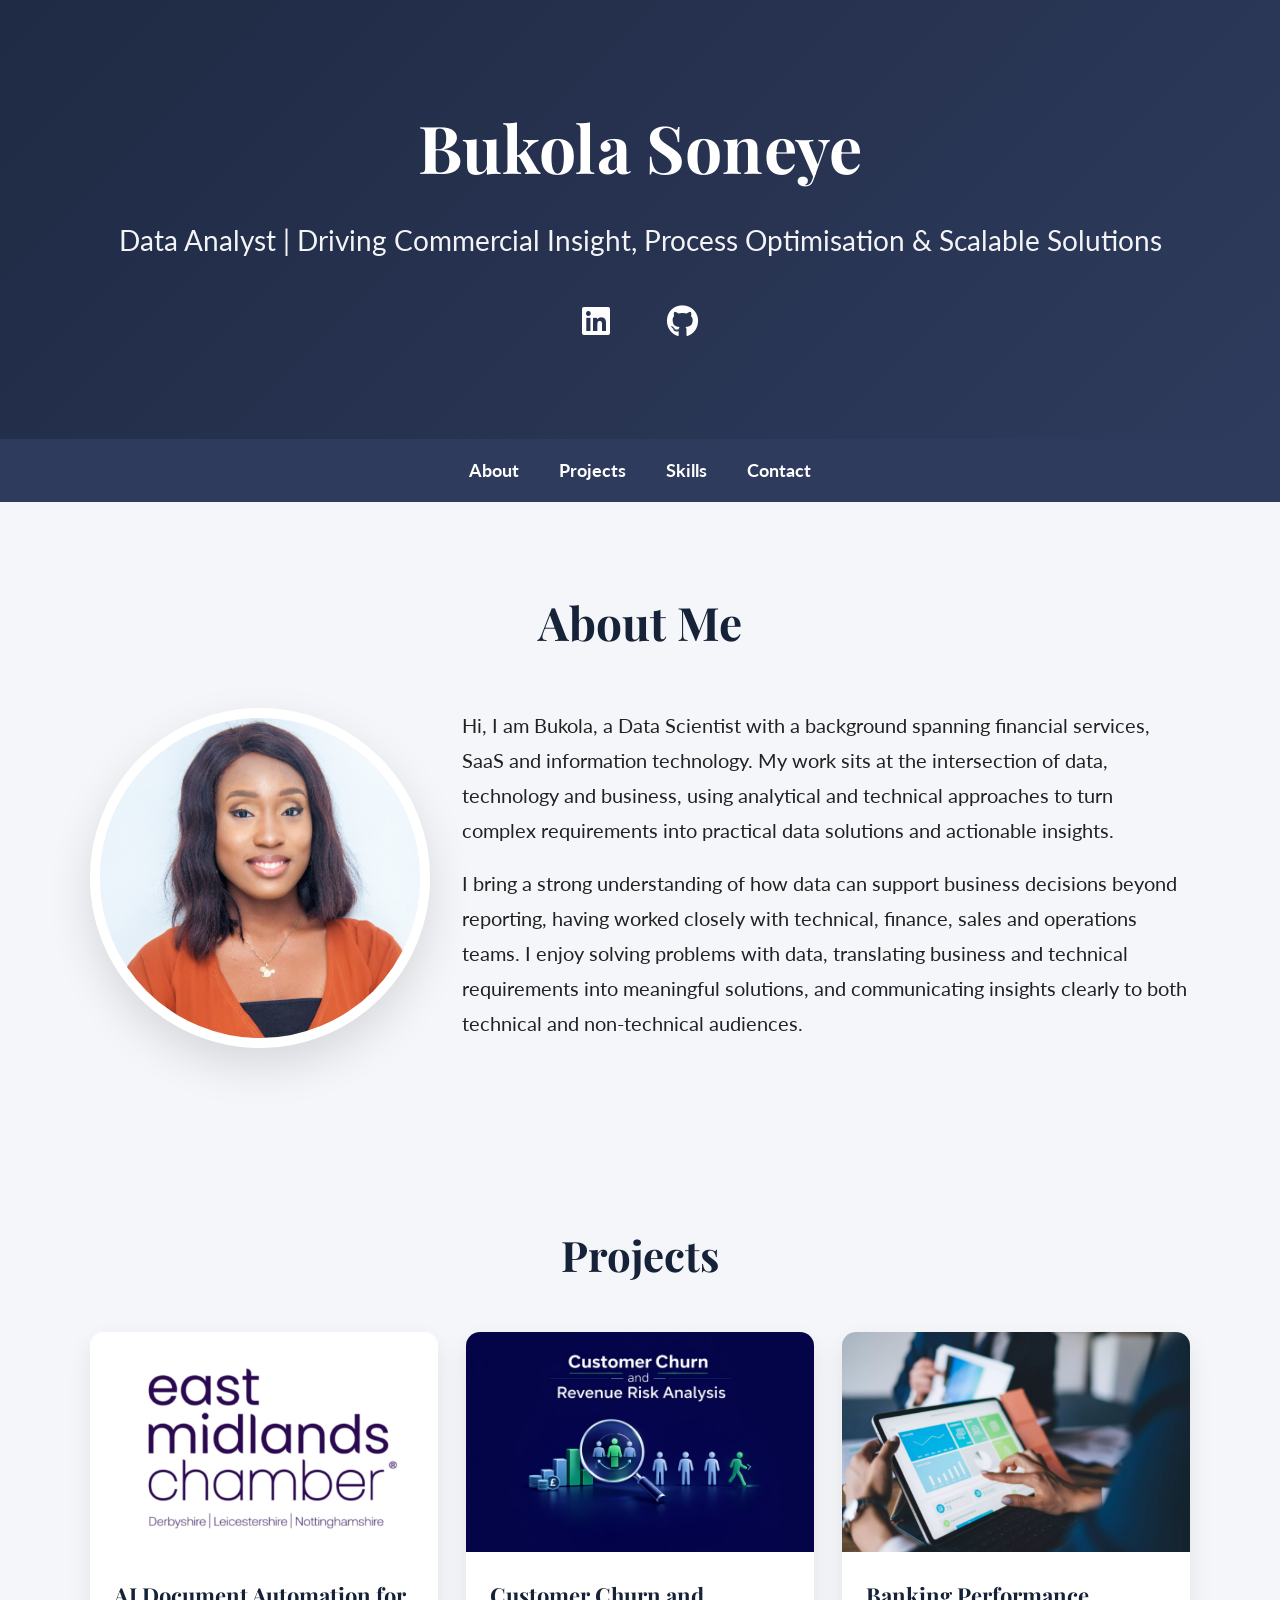
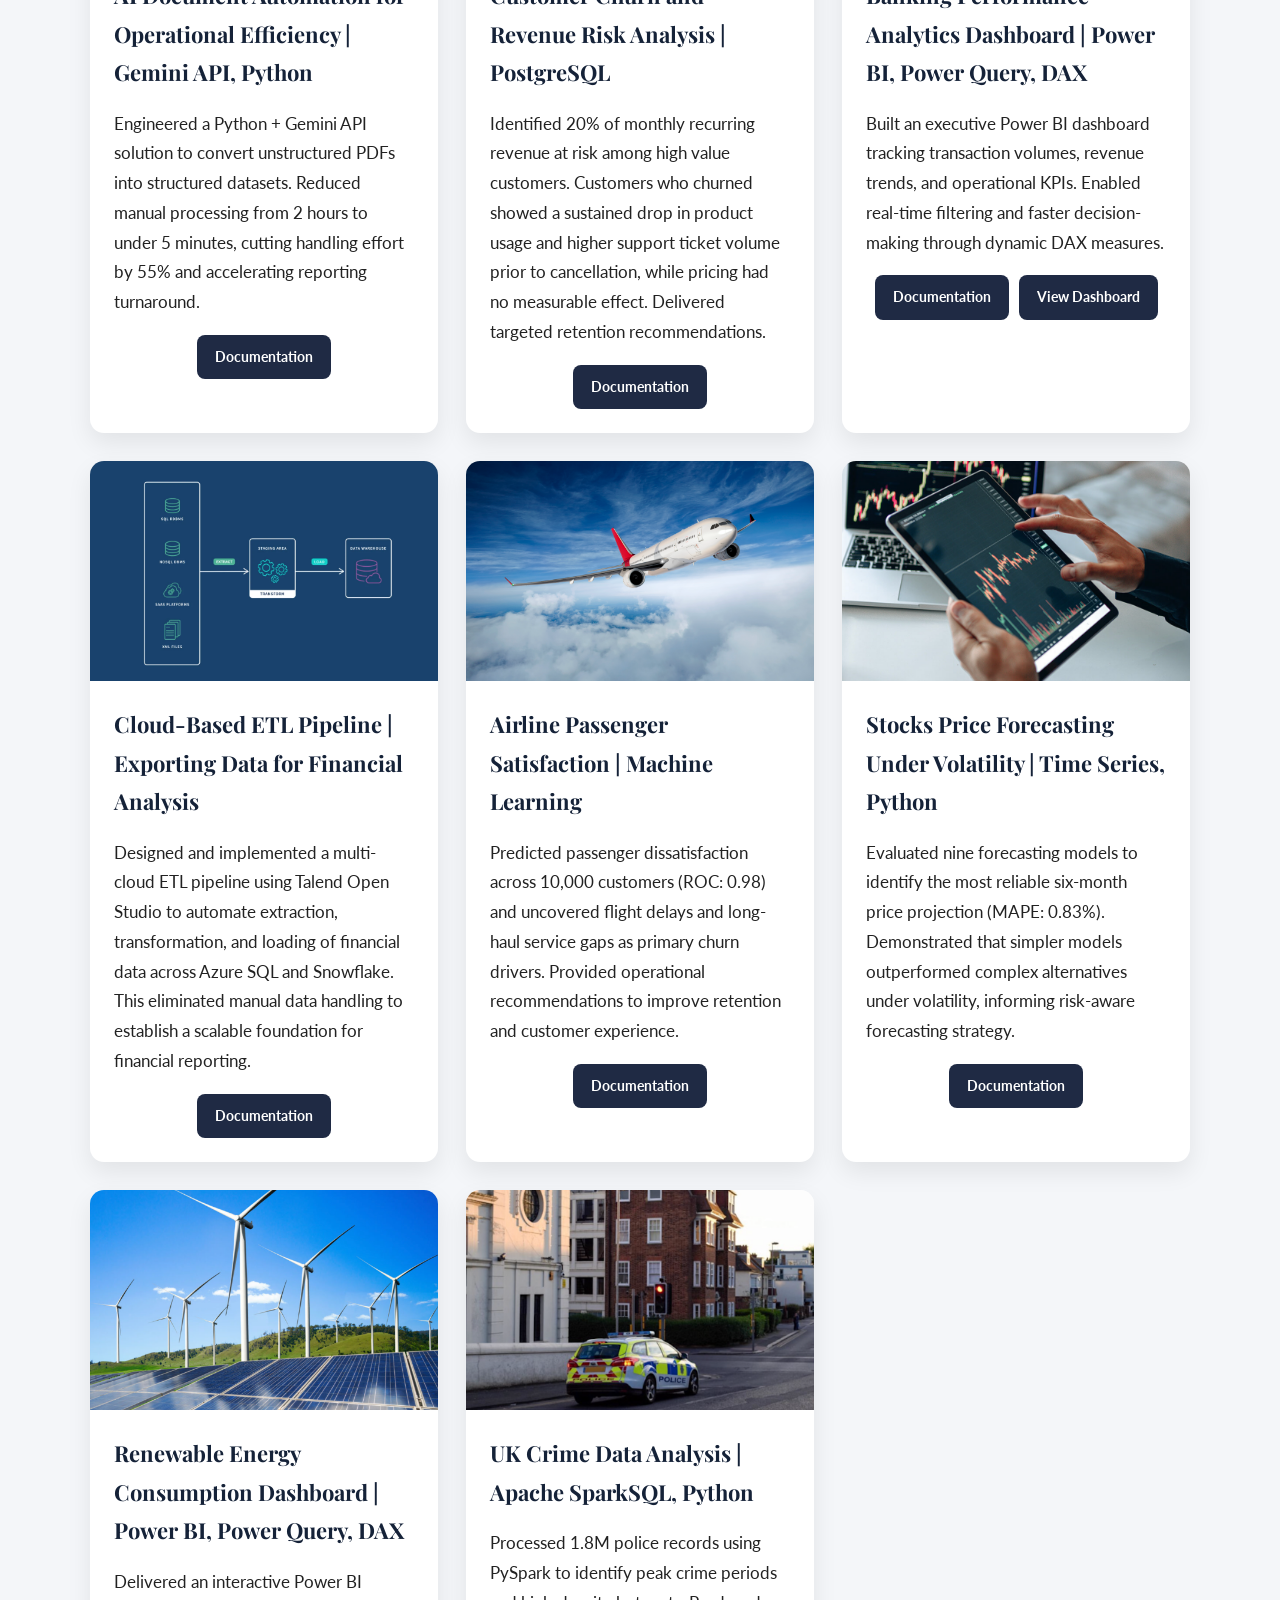
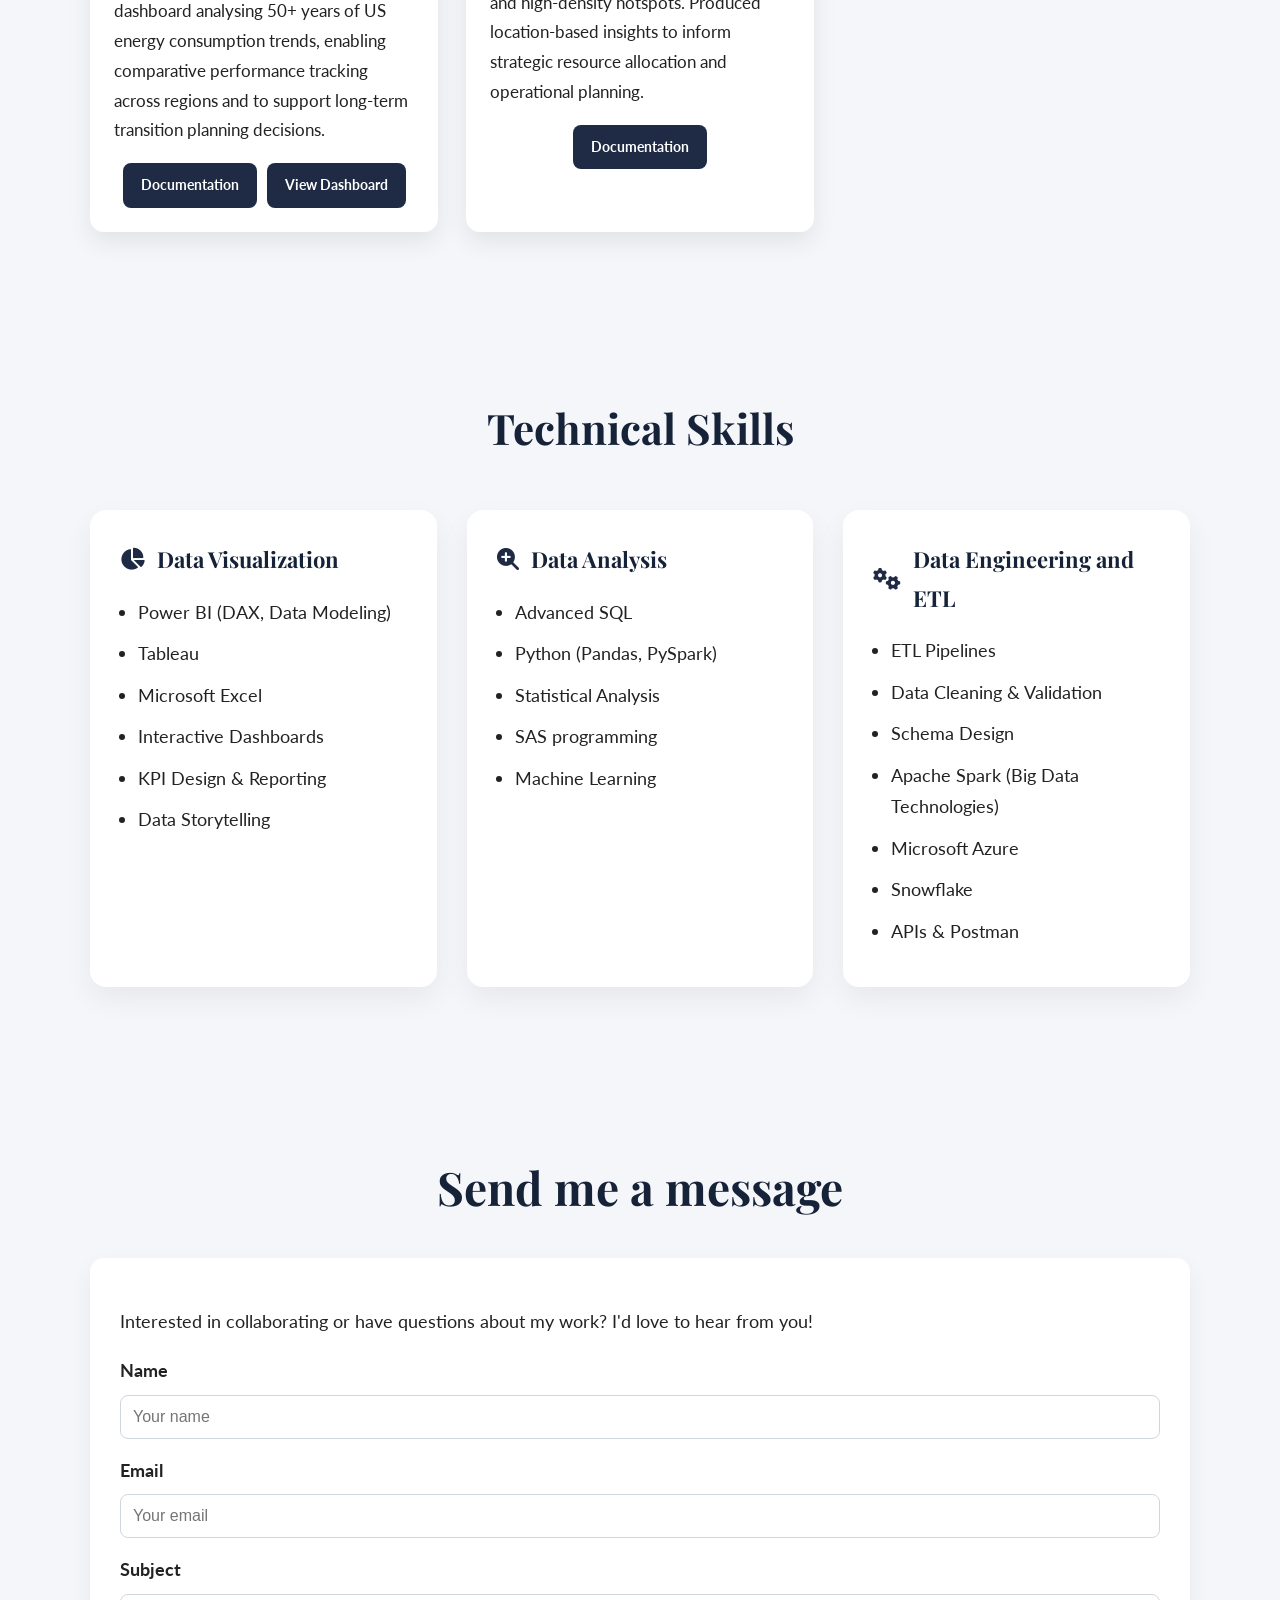
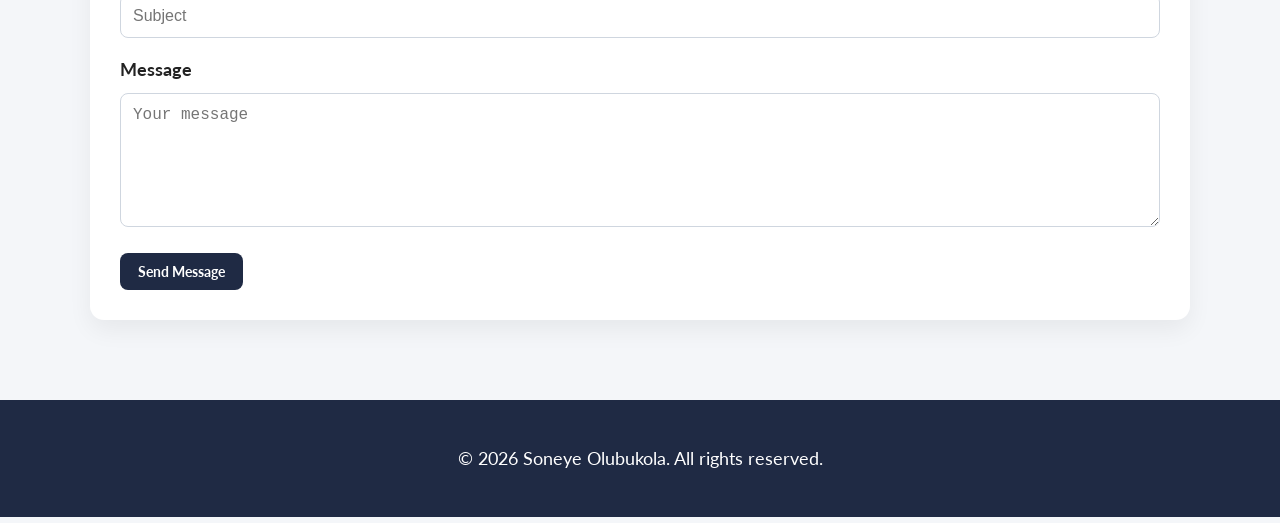
==== commit fd70ac2a: "Update index.html" ====
--- a/index.html
+++ b/index.html
@@ -57,9 +57,9 @@
         <div class="about-content">
             <img src="assets/images/d591c066-d384-431a-b3fe-d452d467dd88.JPG" alt="Bukola Soneye" class="profile-photo">
             <div class="about-text">
-                <p>Hi, I am Bukola, a Data Analyst with experience across financial services, SaaS and information technology. I have owned analytics across £10M+ sales pipelines, built scalable reporting systems used by enterprise customers and C-suite stakeholders and delivered insight in regulated environments where data quality and compliance are non-negotiable.</p>
-
-                <p>I have spent years embedded with technical, finance, sales and operations teams, giving me a clear understanding of what a business needs from its data, not just how to query it. My work focuses on translating technical and business requirements into data solutions that enable informed, strategic decision-making and measurable impact.</p>
+                <p>Hi, I am Bukola, a Data Scientist with a background spanning financial services, SaaS and information technology. My work sits at the intersection of data, technology and business, using analytical and technical approaches to turn complex requirements into practical data solutions and actionable insights.</p>
+
+                <p>I bring a strong understanding of how data can support business decisions beyond reporting, having worked closely with technical, finance, sales and operations teams. I enjoy solving problems with data, translating business and technical requirements into meaningful solutions, and communicating insights clearly to both technical and non-technical audiences.</p>
             </div>
         </div>
     </div>
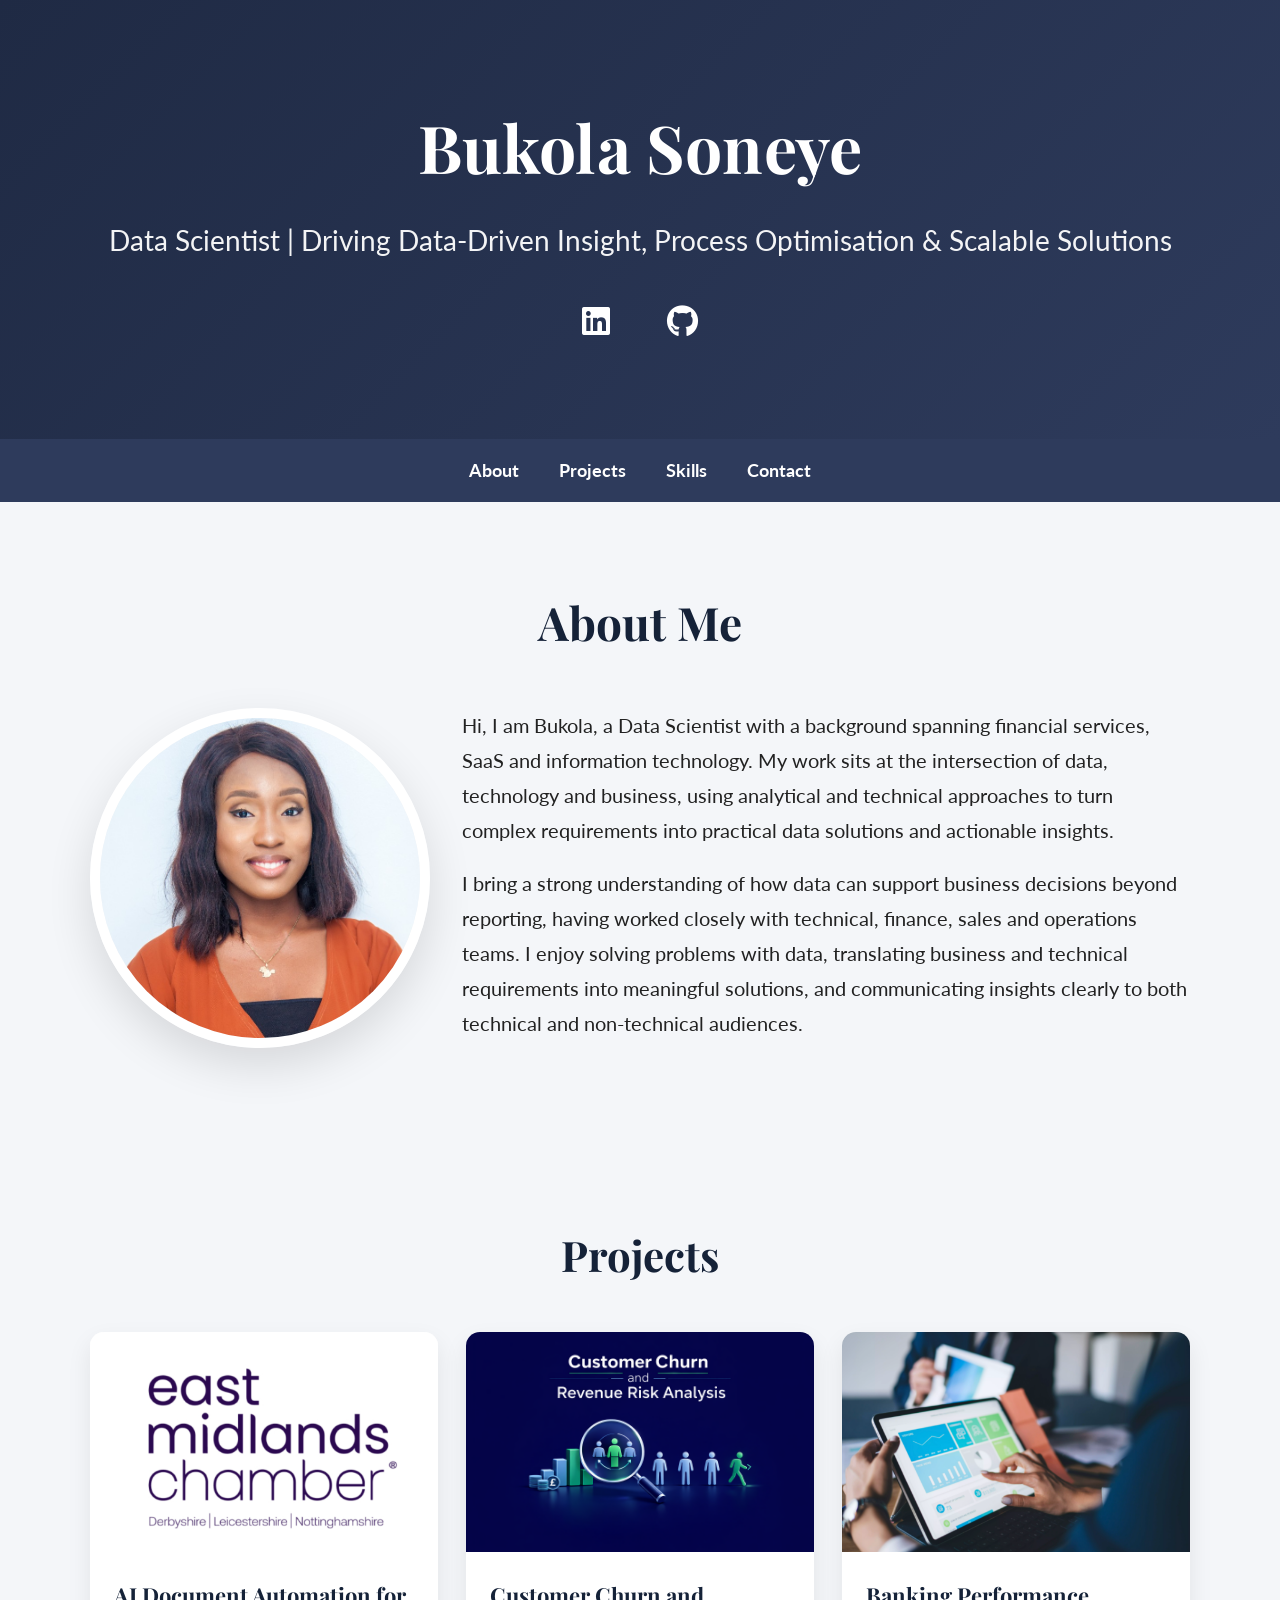
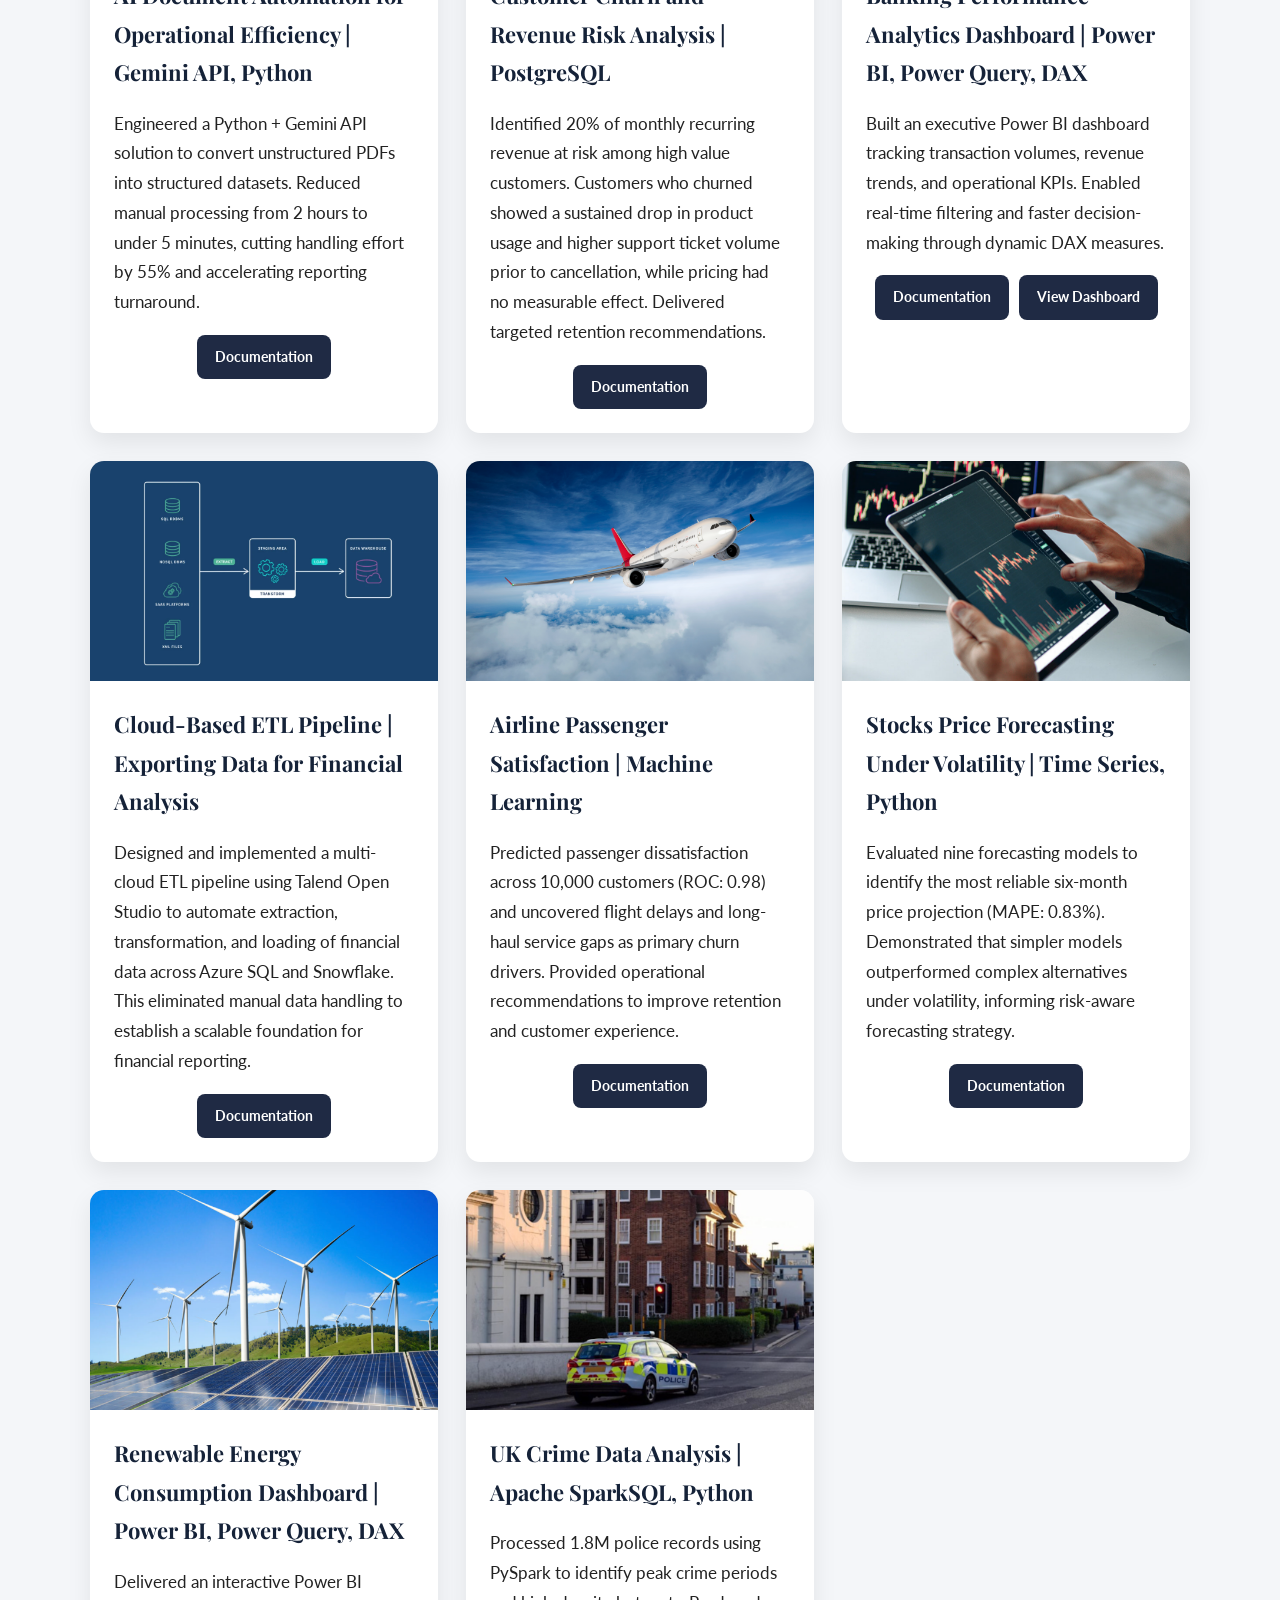
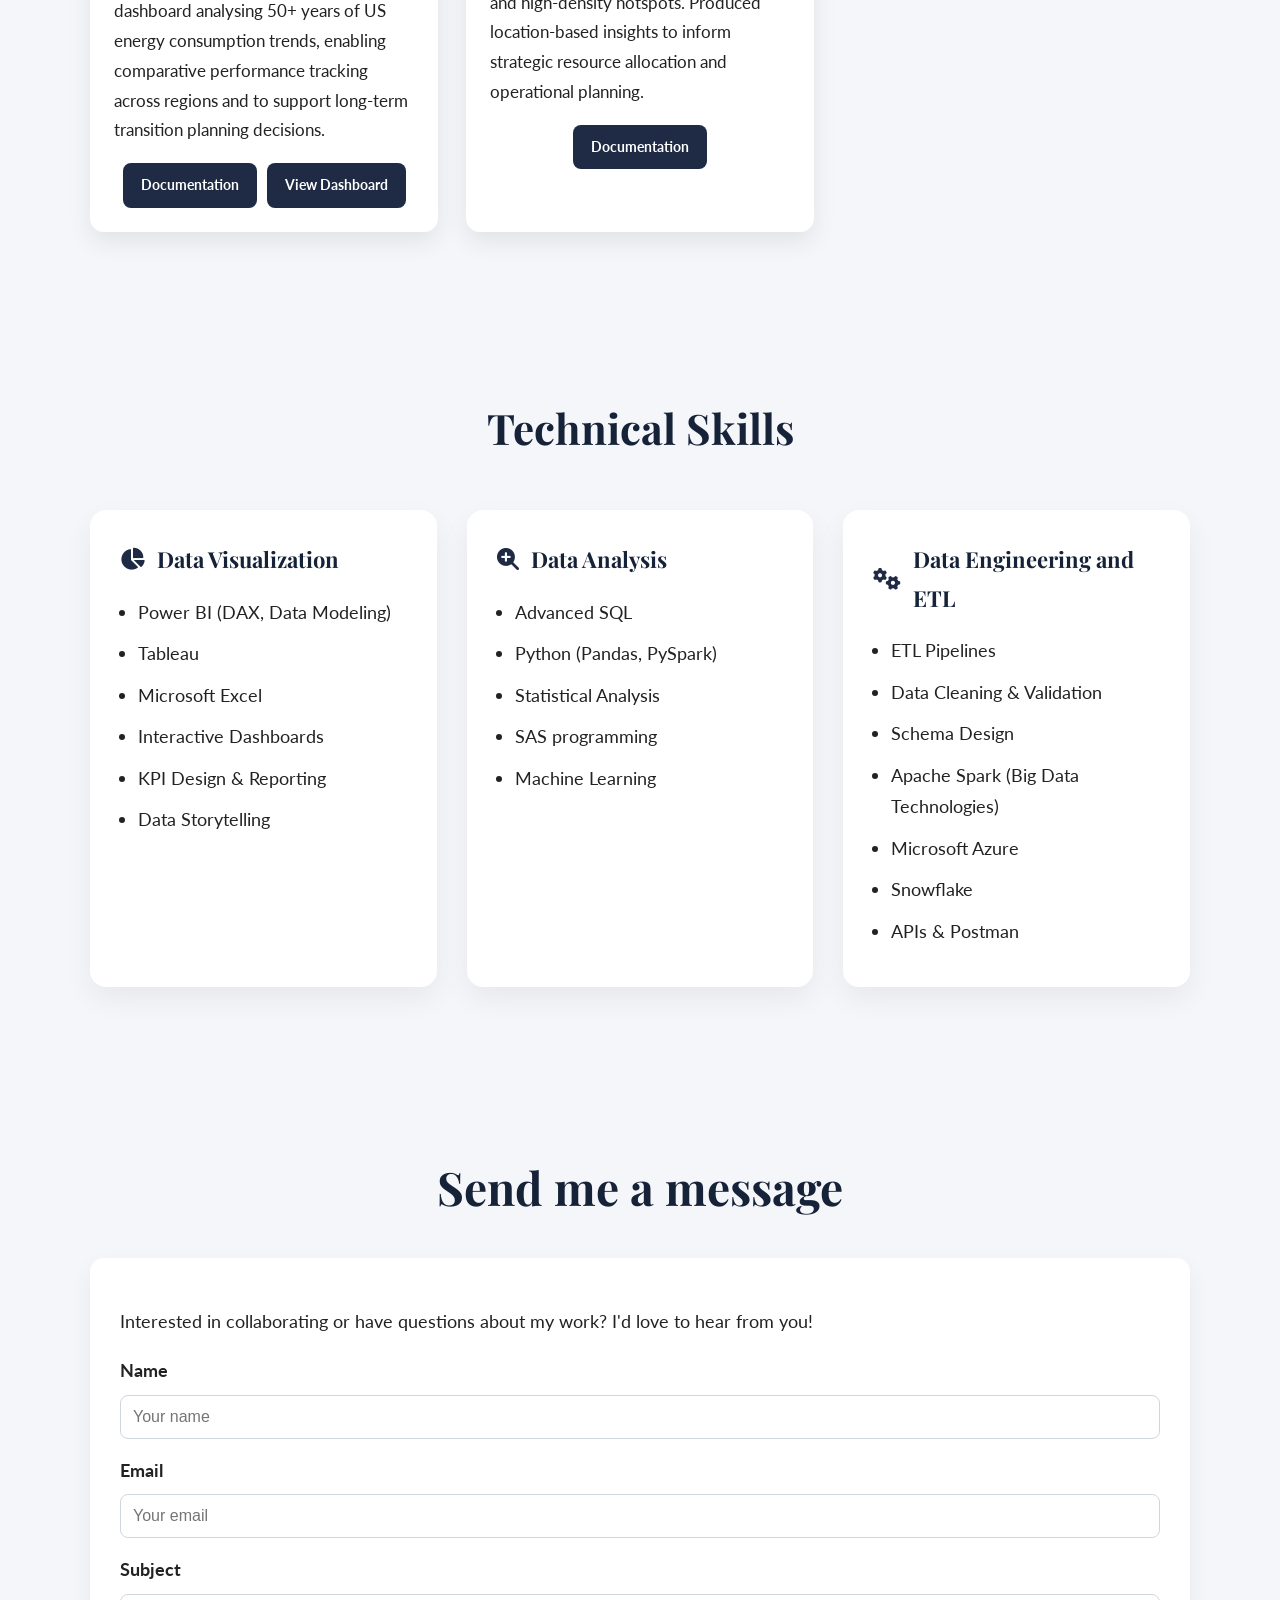
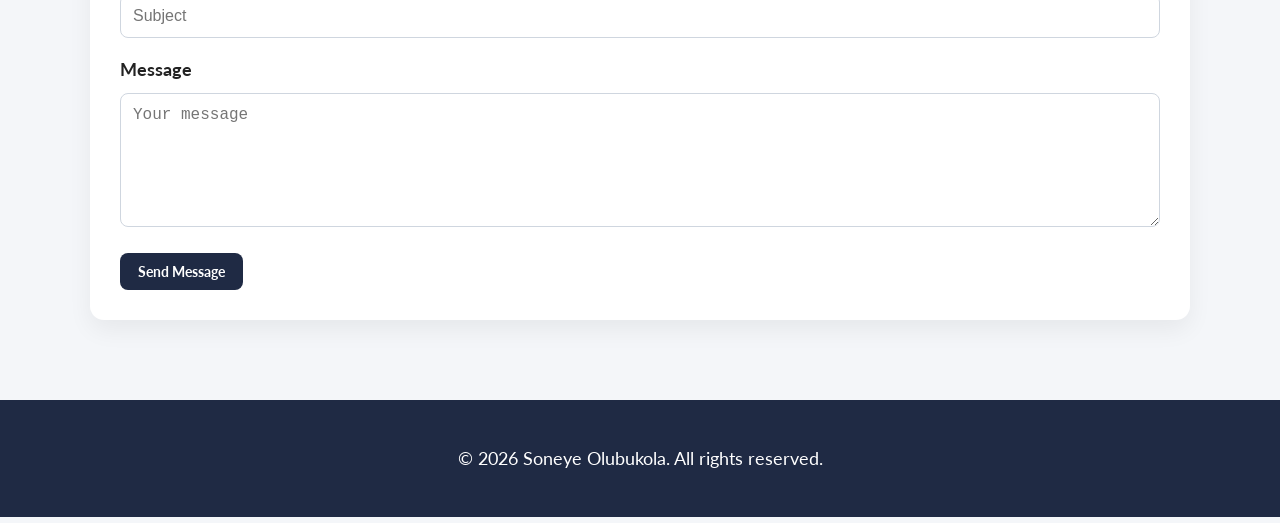
==== commit d9f2daae: "Update index.html" ====
--- a/index.html
+++ b/index.html
@@ -28,7 +28,7 @@
 <header>
     <div class="container">
         <h1>Bukola Soneye</h1>
-        <p>Data Analyst | Driving Commercial Insight, Process Optimisation & Scalable Solutions</p>
+        <p>Data Scientist | Driving Data-Driven Insight, Process Optimisation & Scalable Solutions</p>
         <div class="social-links">
             <a href="https://www.linkedin.com/in/bukola-soneye/" target="_blank" title="LinkedIn"><i class="fab fa-linkedin"></i></a>
             <a href="https://github.com/OlubukolaSoneye" target="_blank" title="GitHub"> 
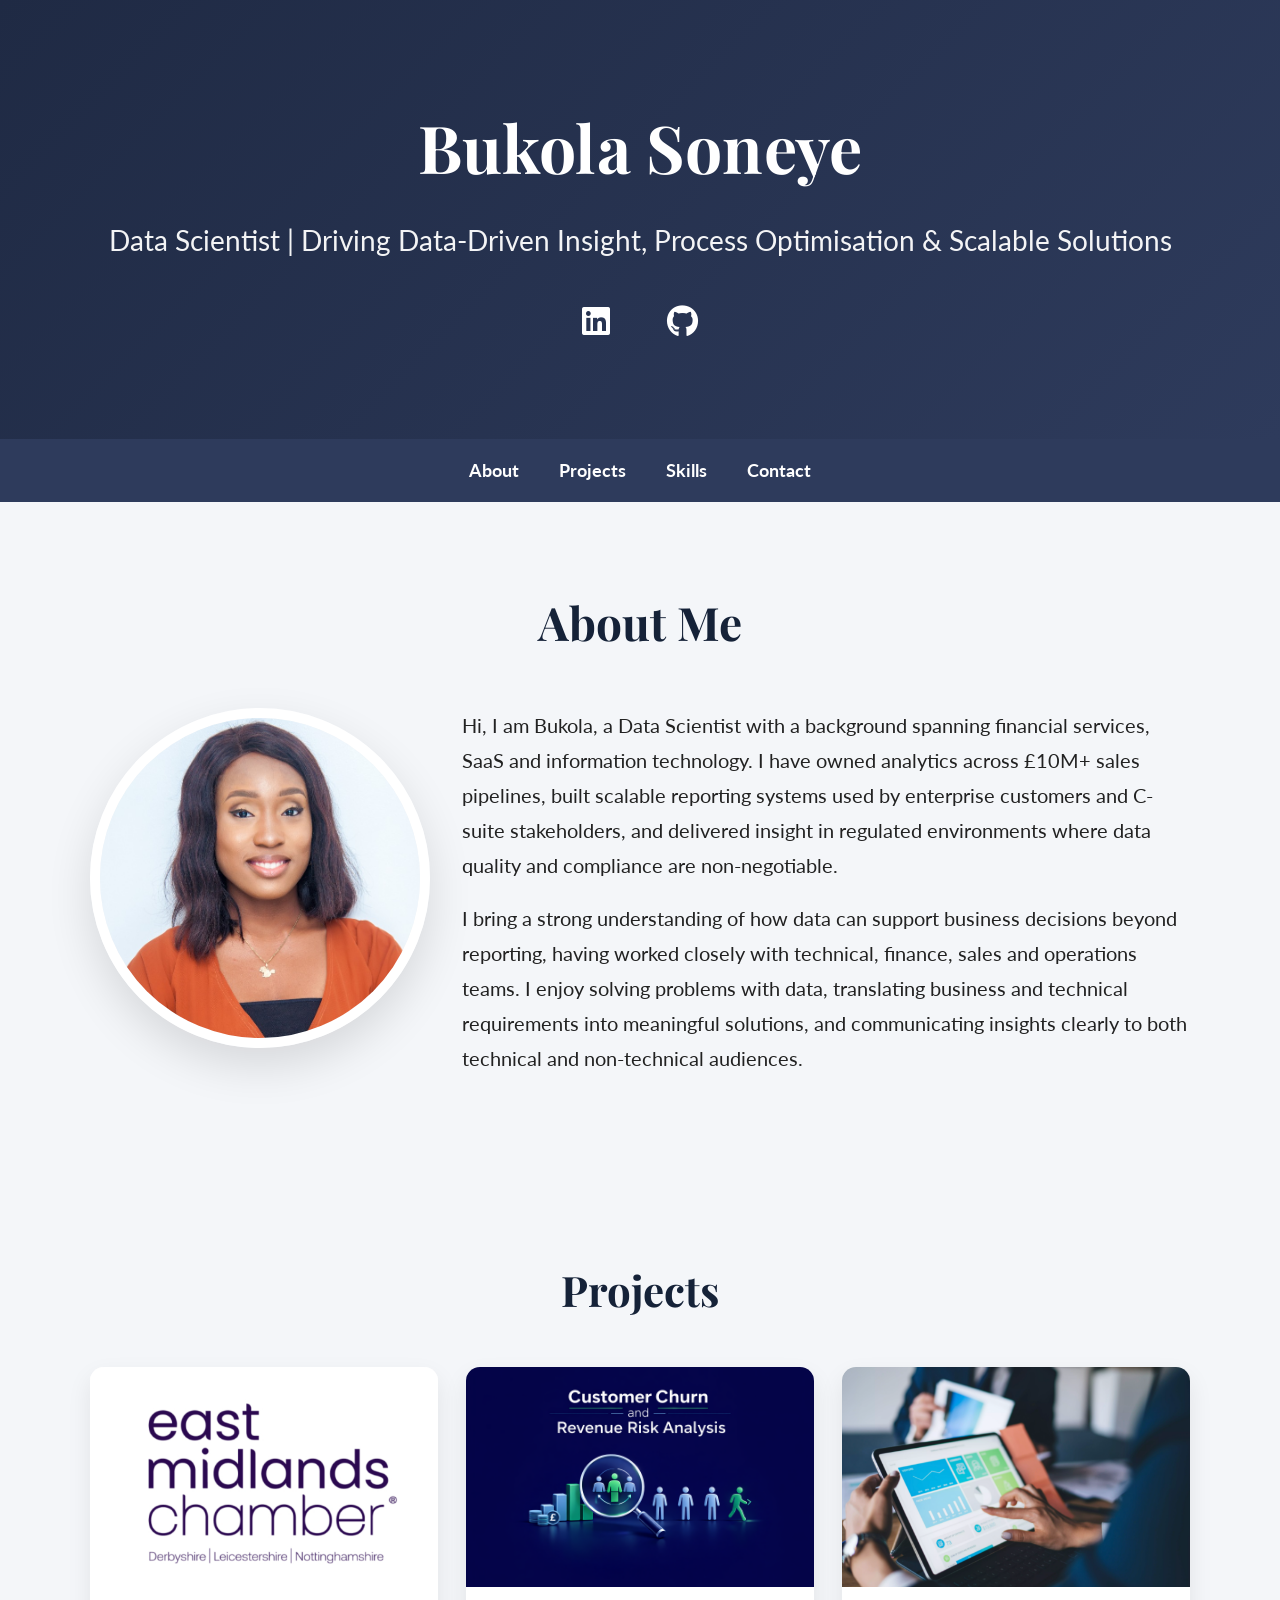
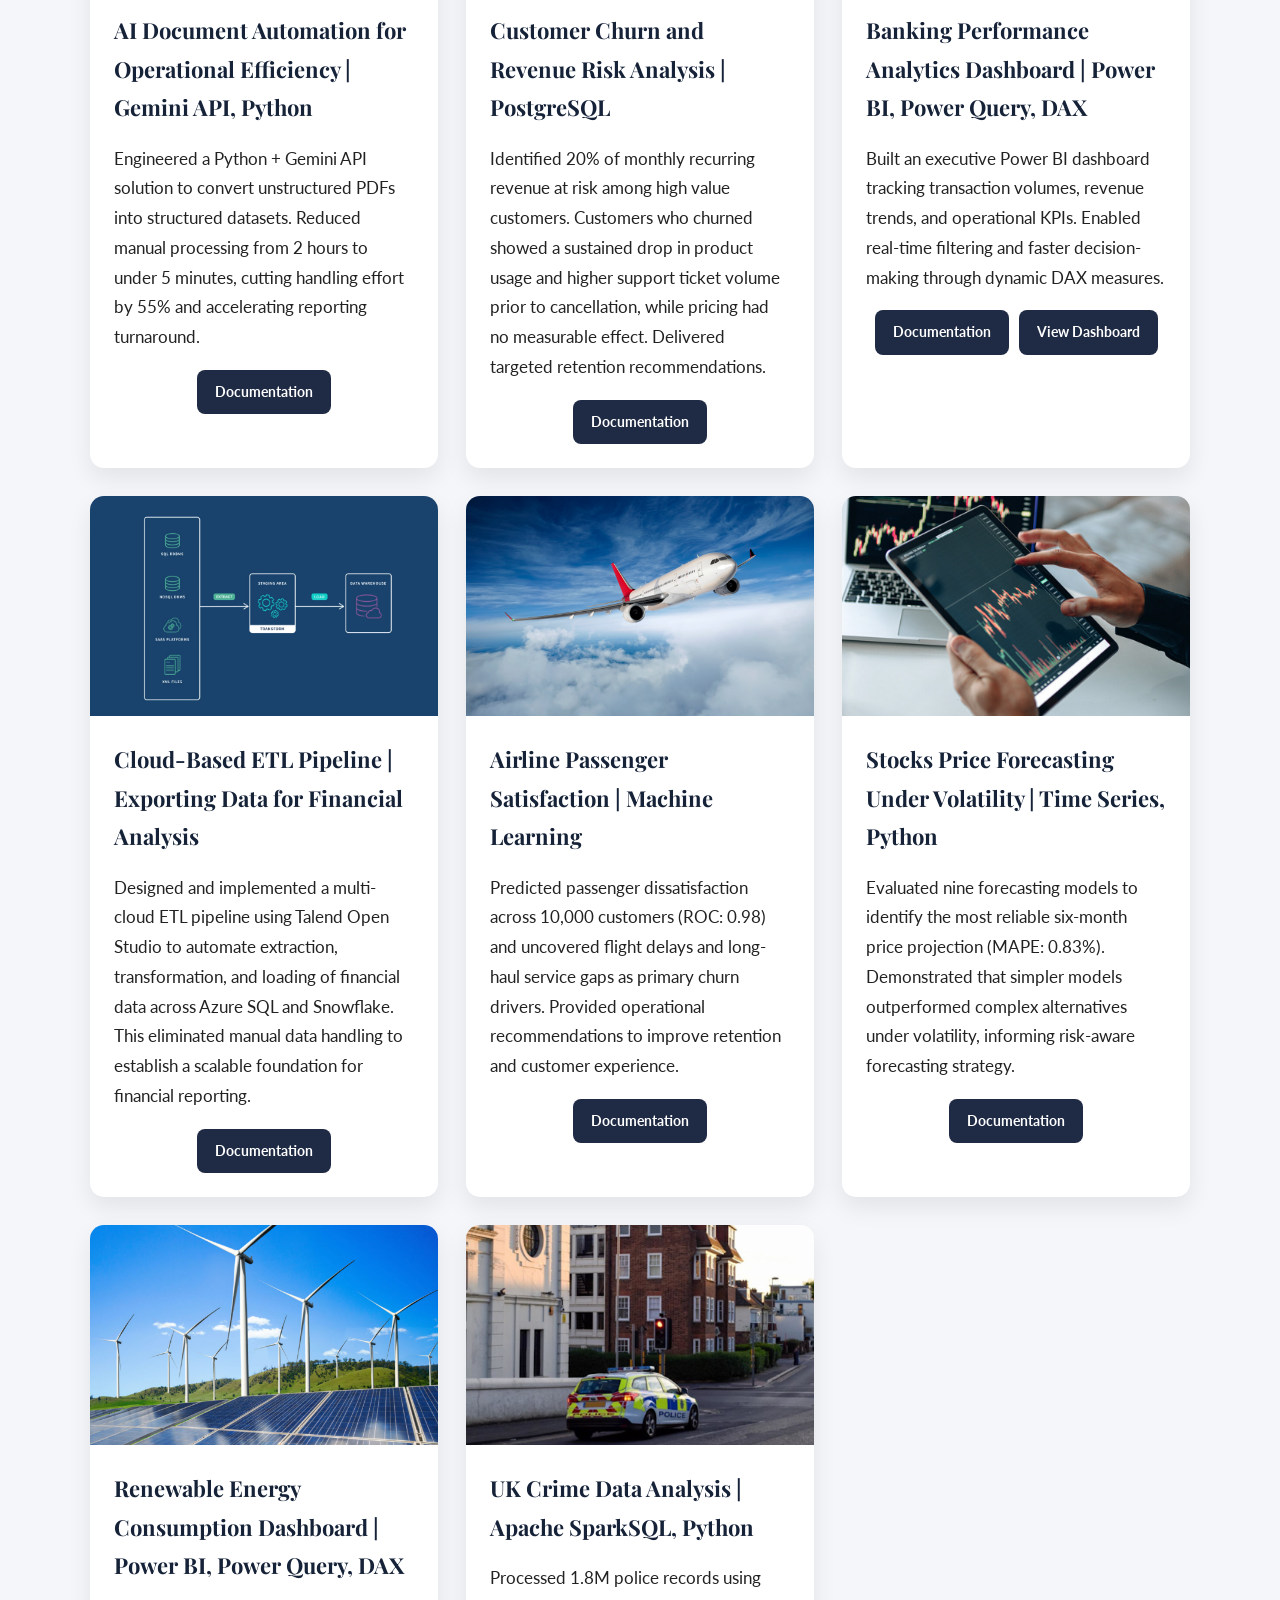
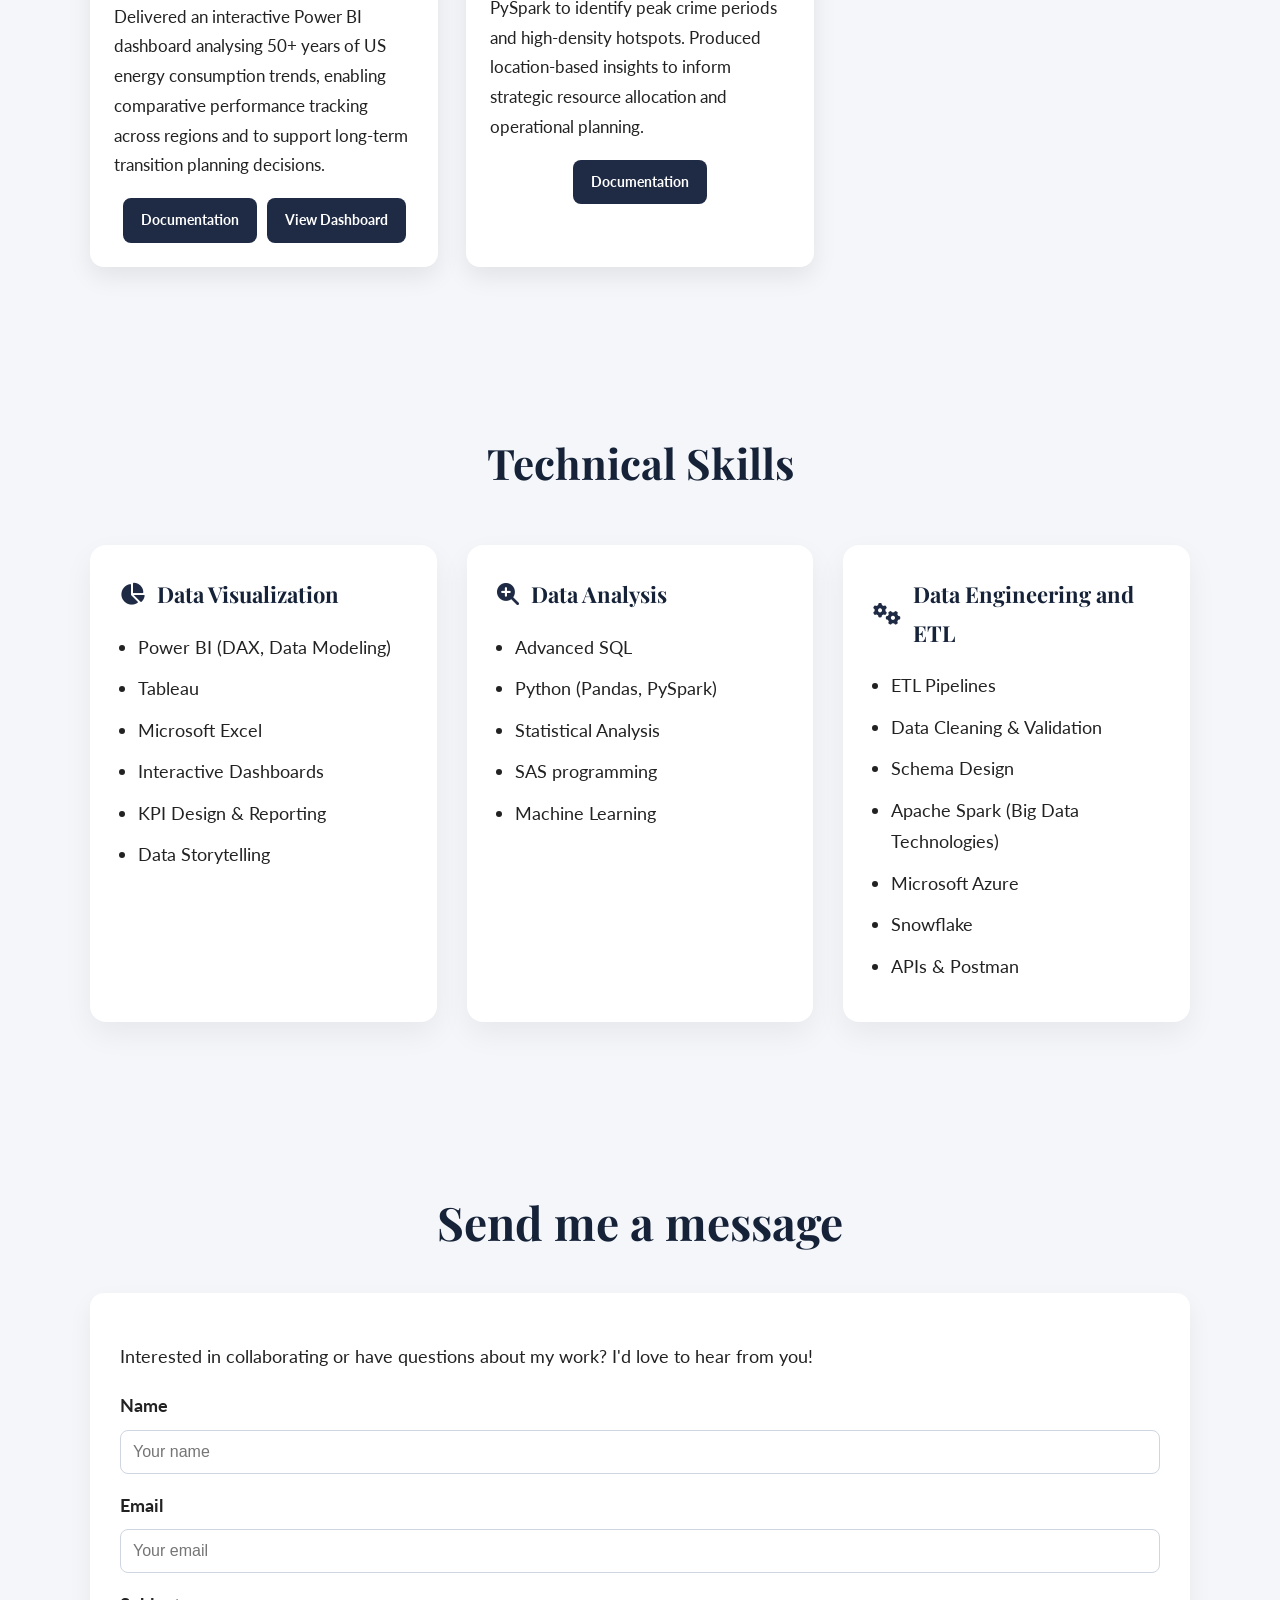
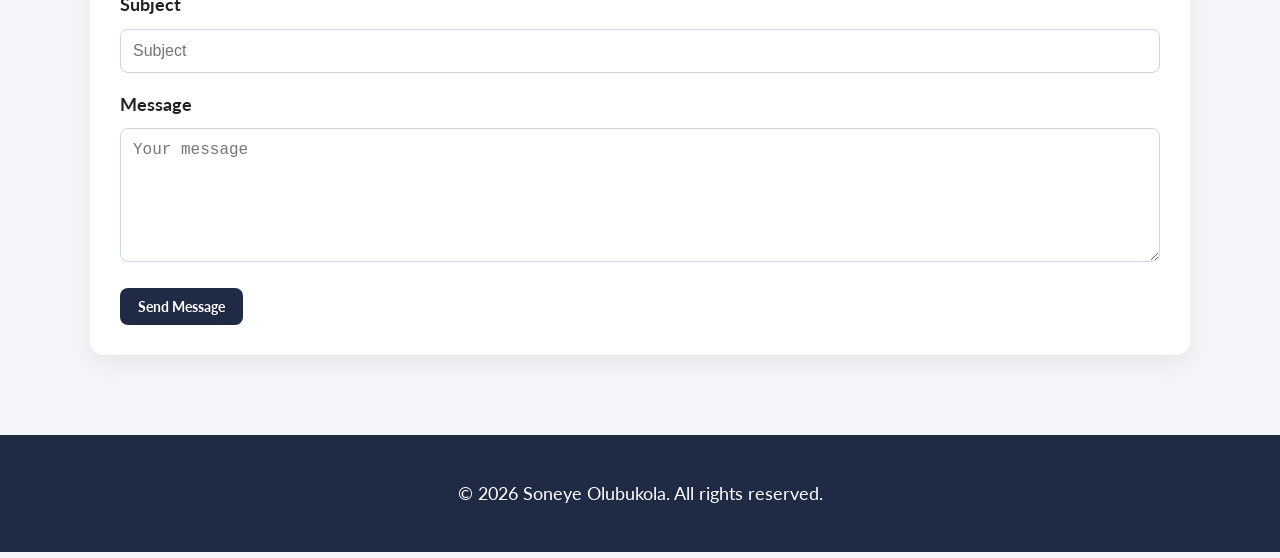
==== commit 701a94a8: "Update index.html" ====
--- a/index.html
+++ b/index.html
@@ -57,7 +57,7 @@
         <div class="about-content">
             <img src="assets/images/d591c066-d384-431a-b3fe-d452d467dd88.JPG" alt="Bukola Soneye" class="profile-photo">
             <div class="about-text">
-                <p>Hi, I am Bukola, a Data Scientist with a background spanning financial services, SaaS and information technology. My work sits at the intersection of data, technology and business, using analytical and technical approaches to turn complex requirements into practical data solutions and actionable insights.</p>
+                <p>Hi, I am Bukola, a Data Scientist with a background spanning financial services, SaaS and information technology. I have owned analytics across £10M+ sales pipelines, built scalable reporting systems used by enterprise customers and C-suite stakeholders, and delivered insight in regulated environments where data quality and compliance are non-negotiable.</p>
 
                 <p>I bring a strong understanding of how data can support business decisions beyond reporting, having worked closely with technical, finance, sales and operations teams. I enjoy solving problems with data, translating business and technical requirements into meaningful solutions, and communicating insights clearly to both technical and non-technical audiences.</p>
             </div>
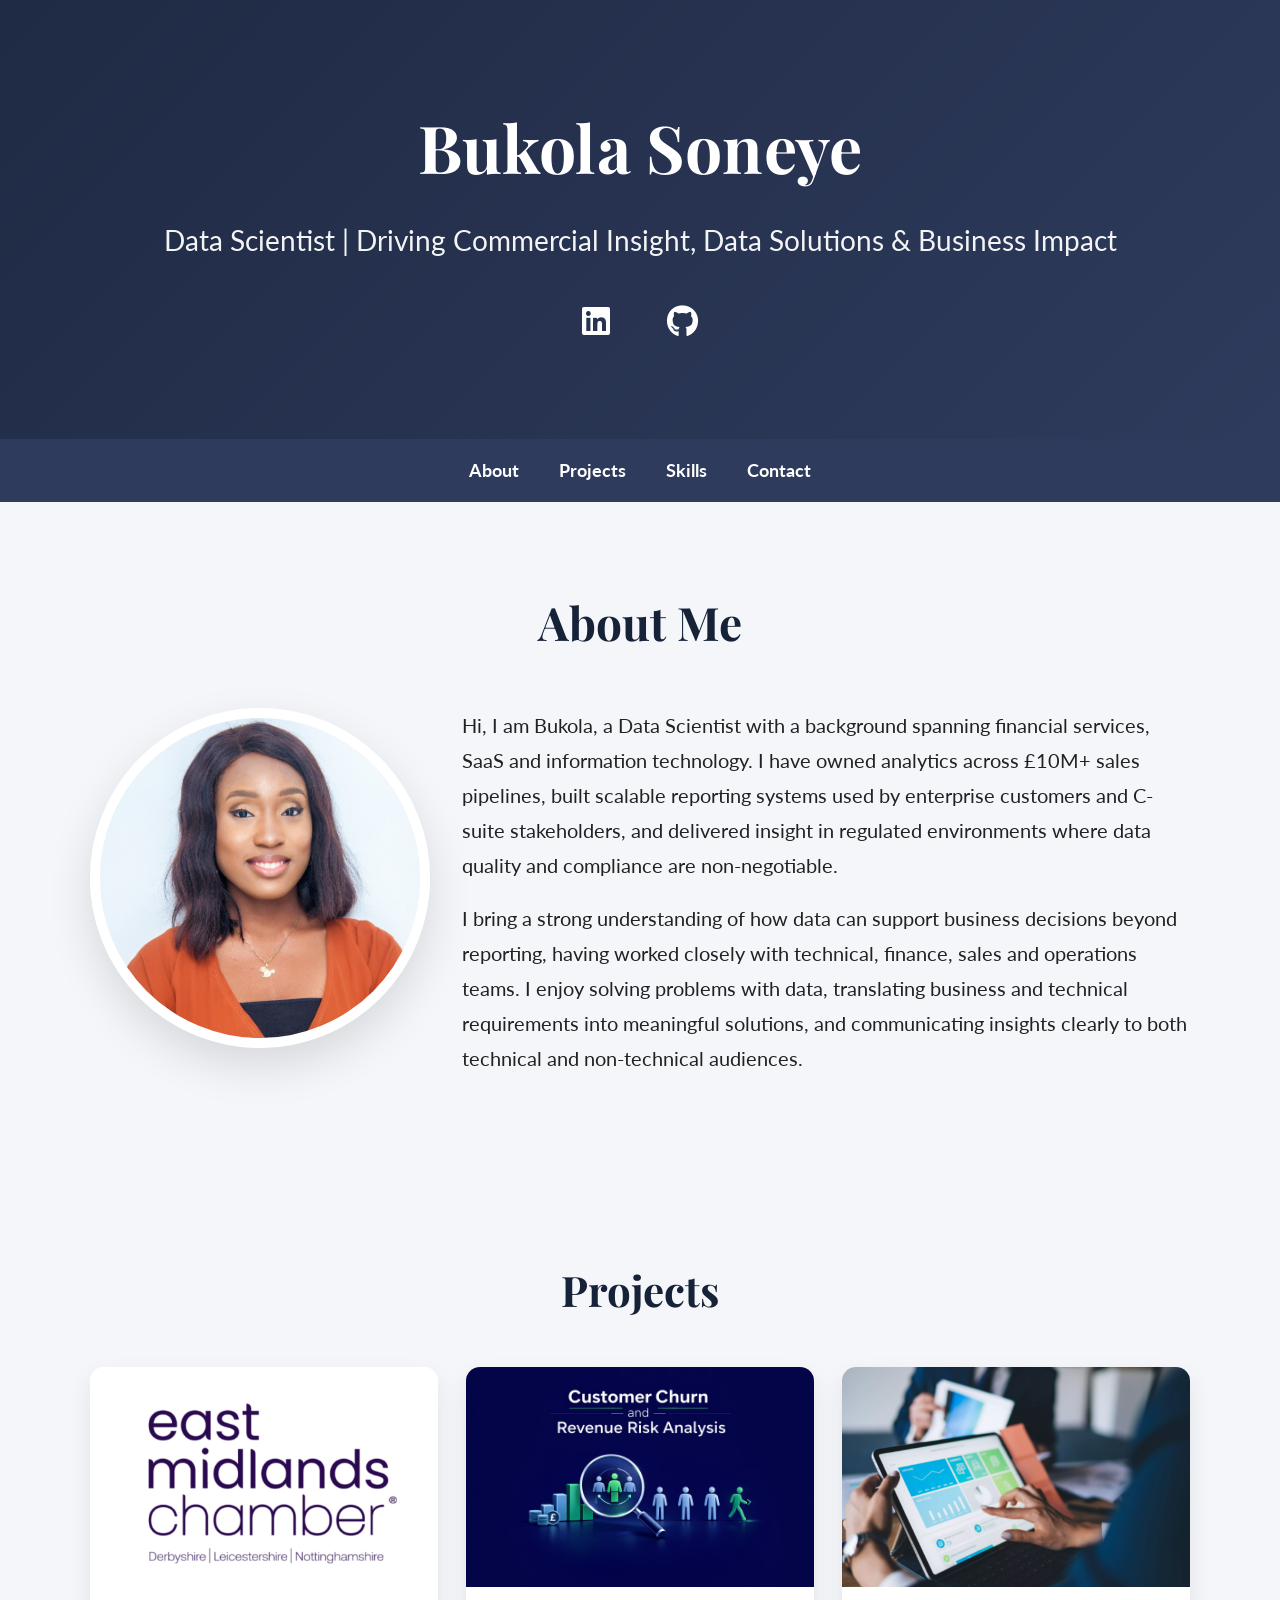
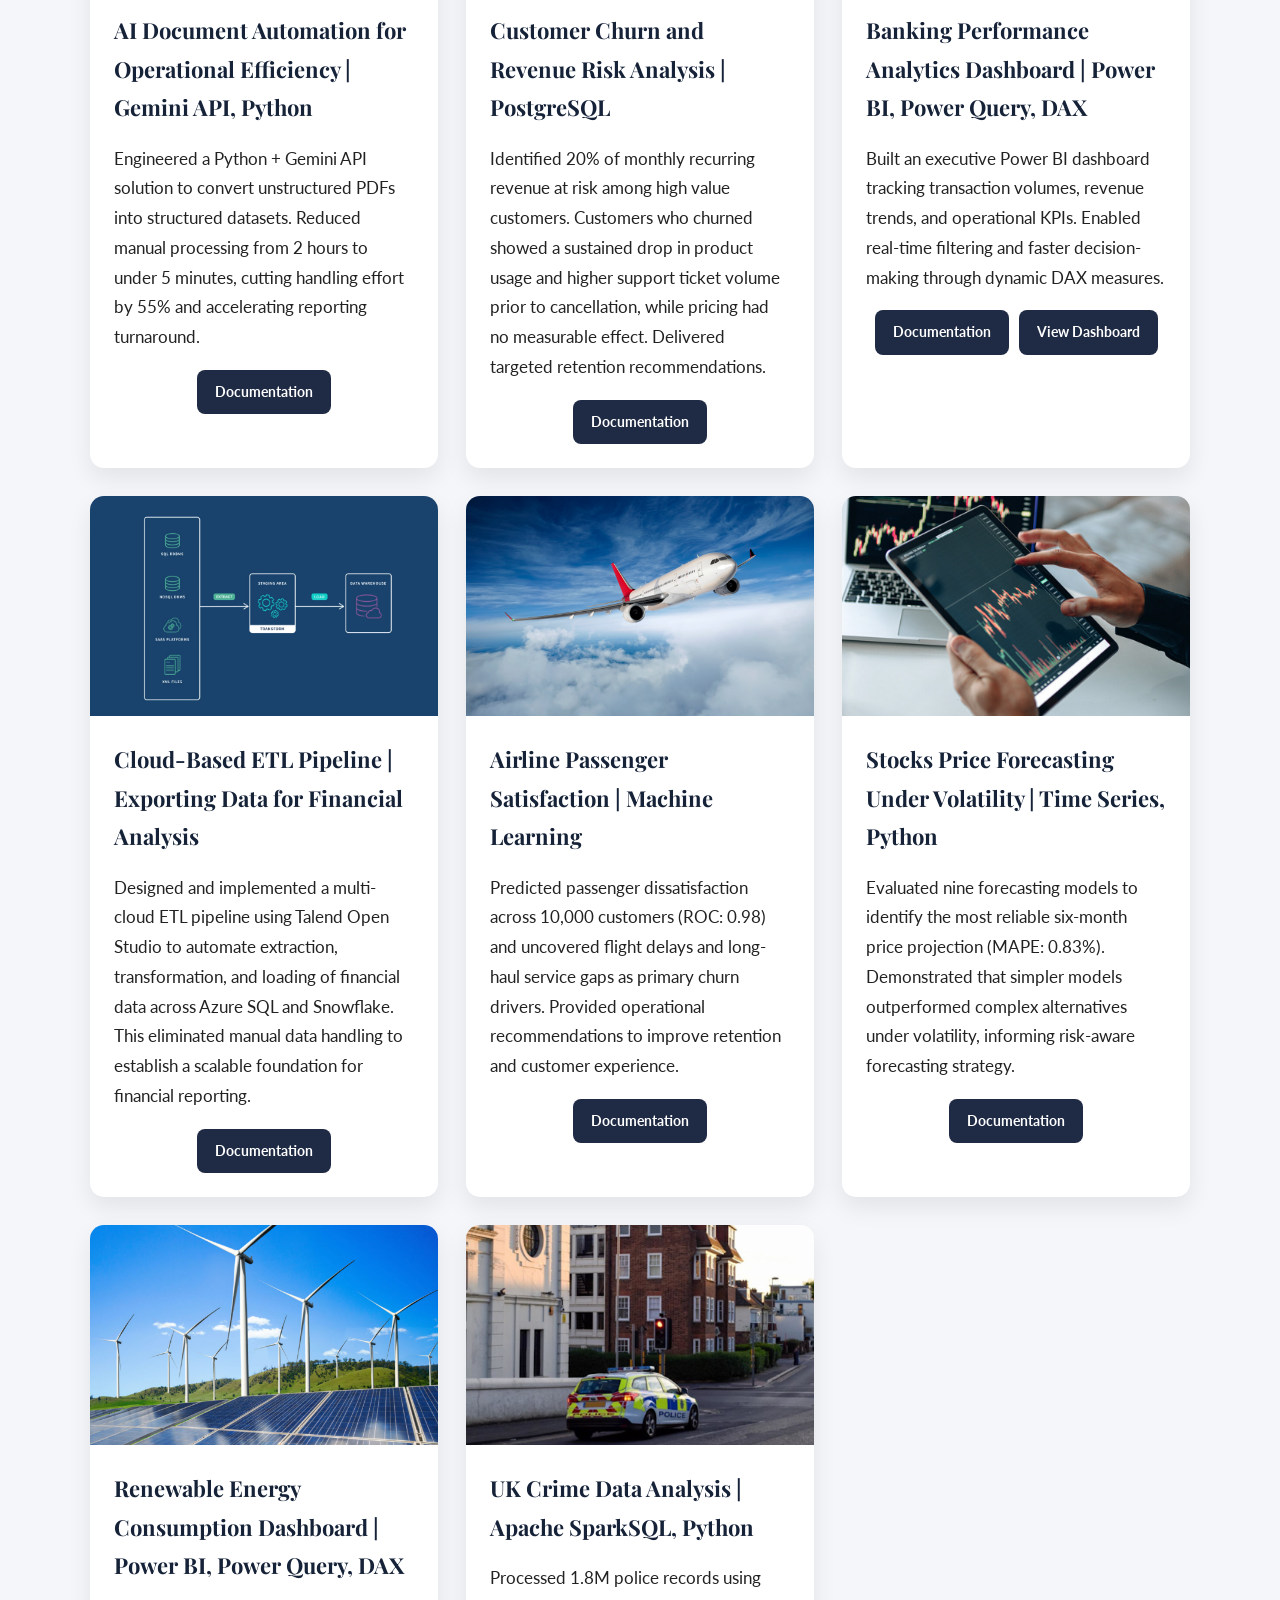
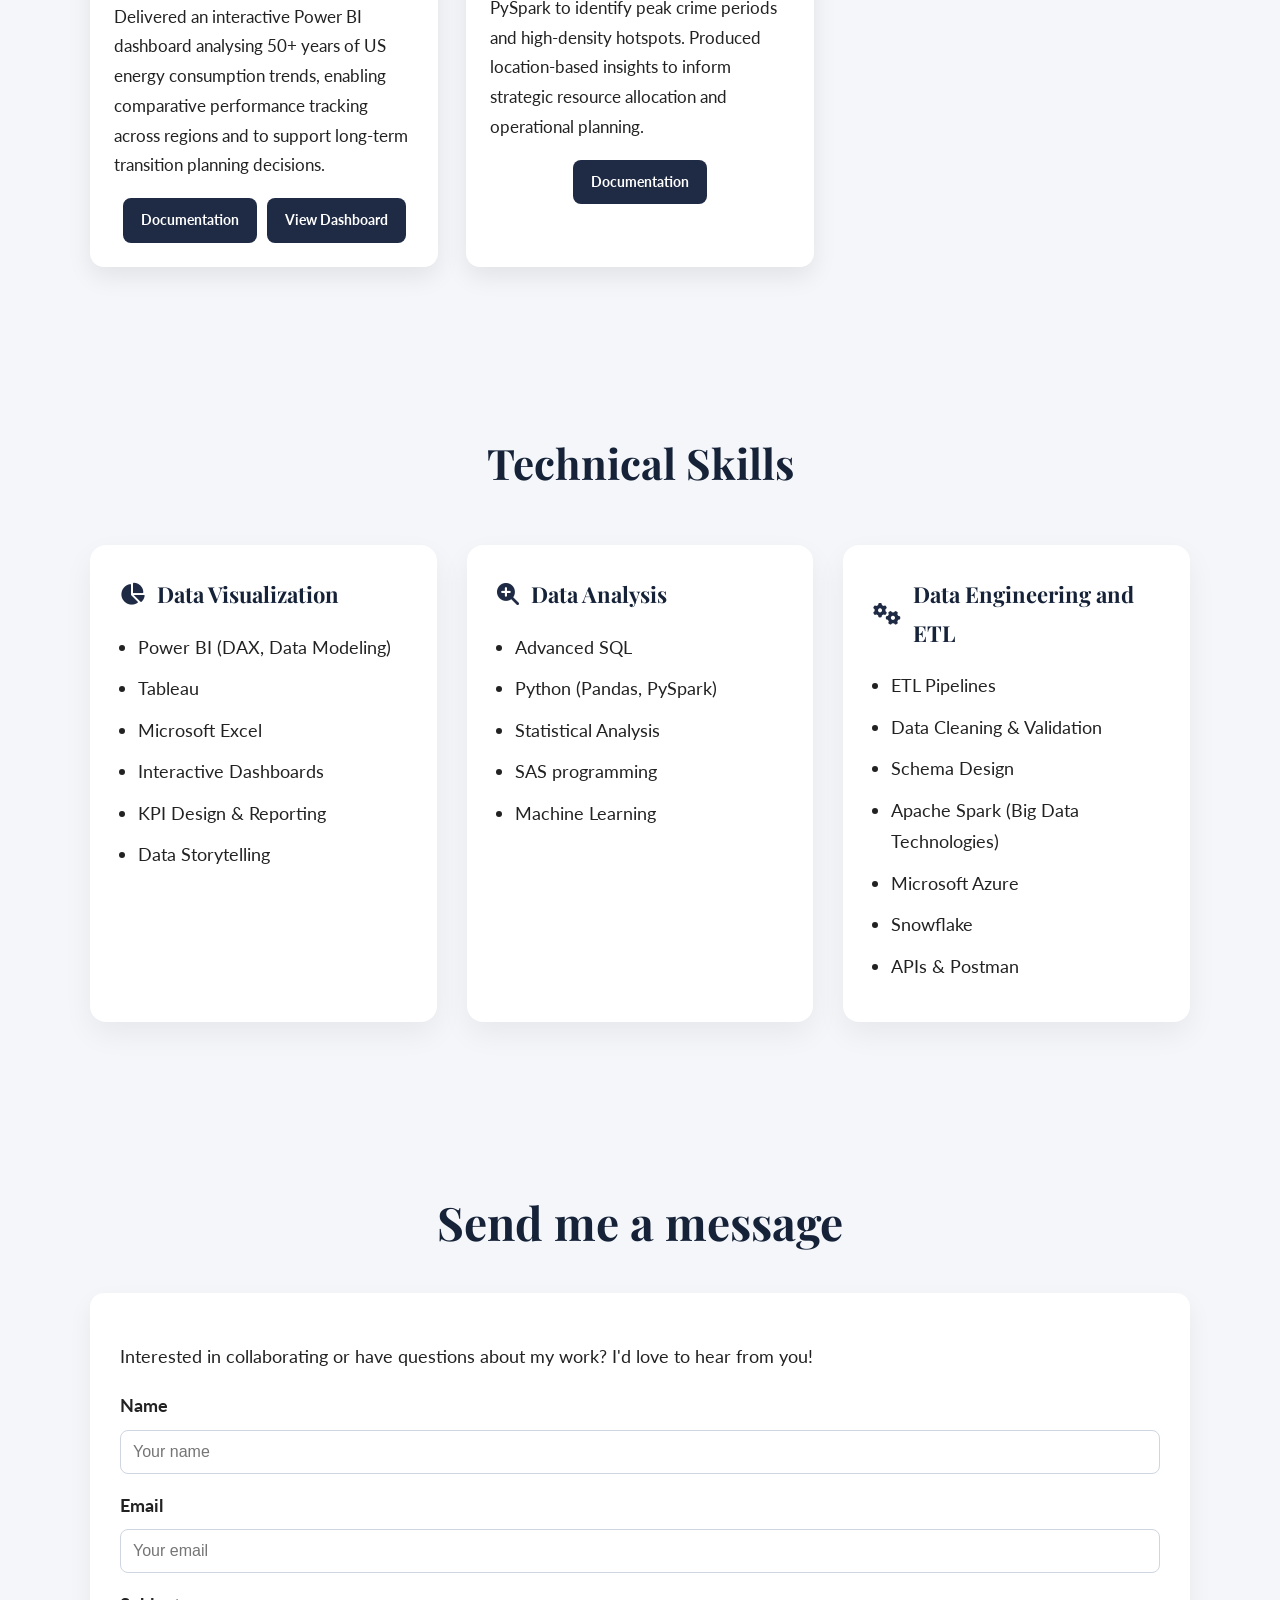
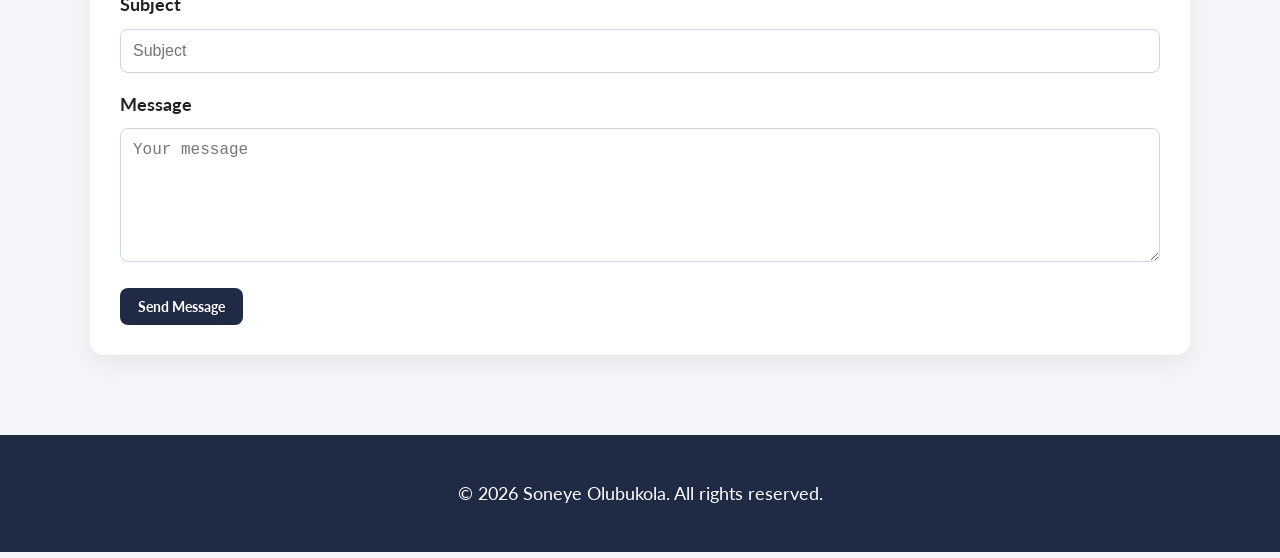
==== commit 3b2ea9c0: "Update index.html" ====
--- a/index.html
+++ b/index.html
@@ -28,7 +28,7 @@
 <header>
     <div class="container">
         <h1>Bukola Soneye</h1>
-        <p>Data Scientist | Driving Data-Driven Insight, Process Optimisation & Scalable Solutions</p>
+        <p>Data Scientist | Driving Commercial Insight, Data Solutions & Business Impact</p>
         <div class="social-links">
             <a href="https://www.linkedin.com/in/bukola-soneye/" target="_blank" title="LinkedIn"><i class="fab fa-linkedin"></i></a>
             <a href="https://github.com/OlubukolaSoneye" target="_blank" title="GitHub"> 
